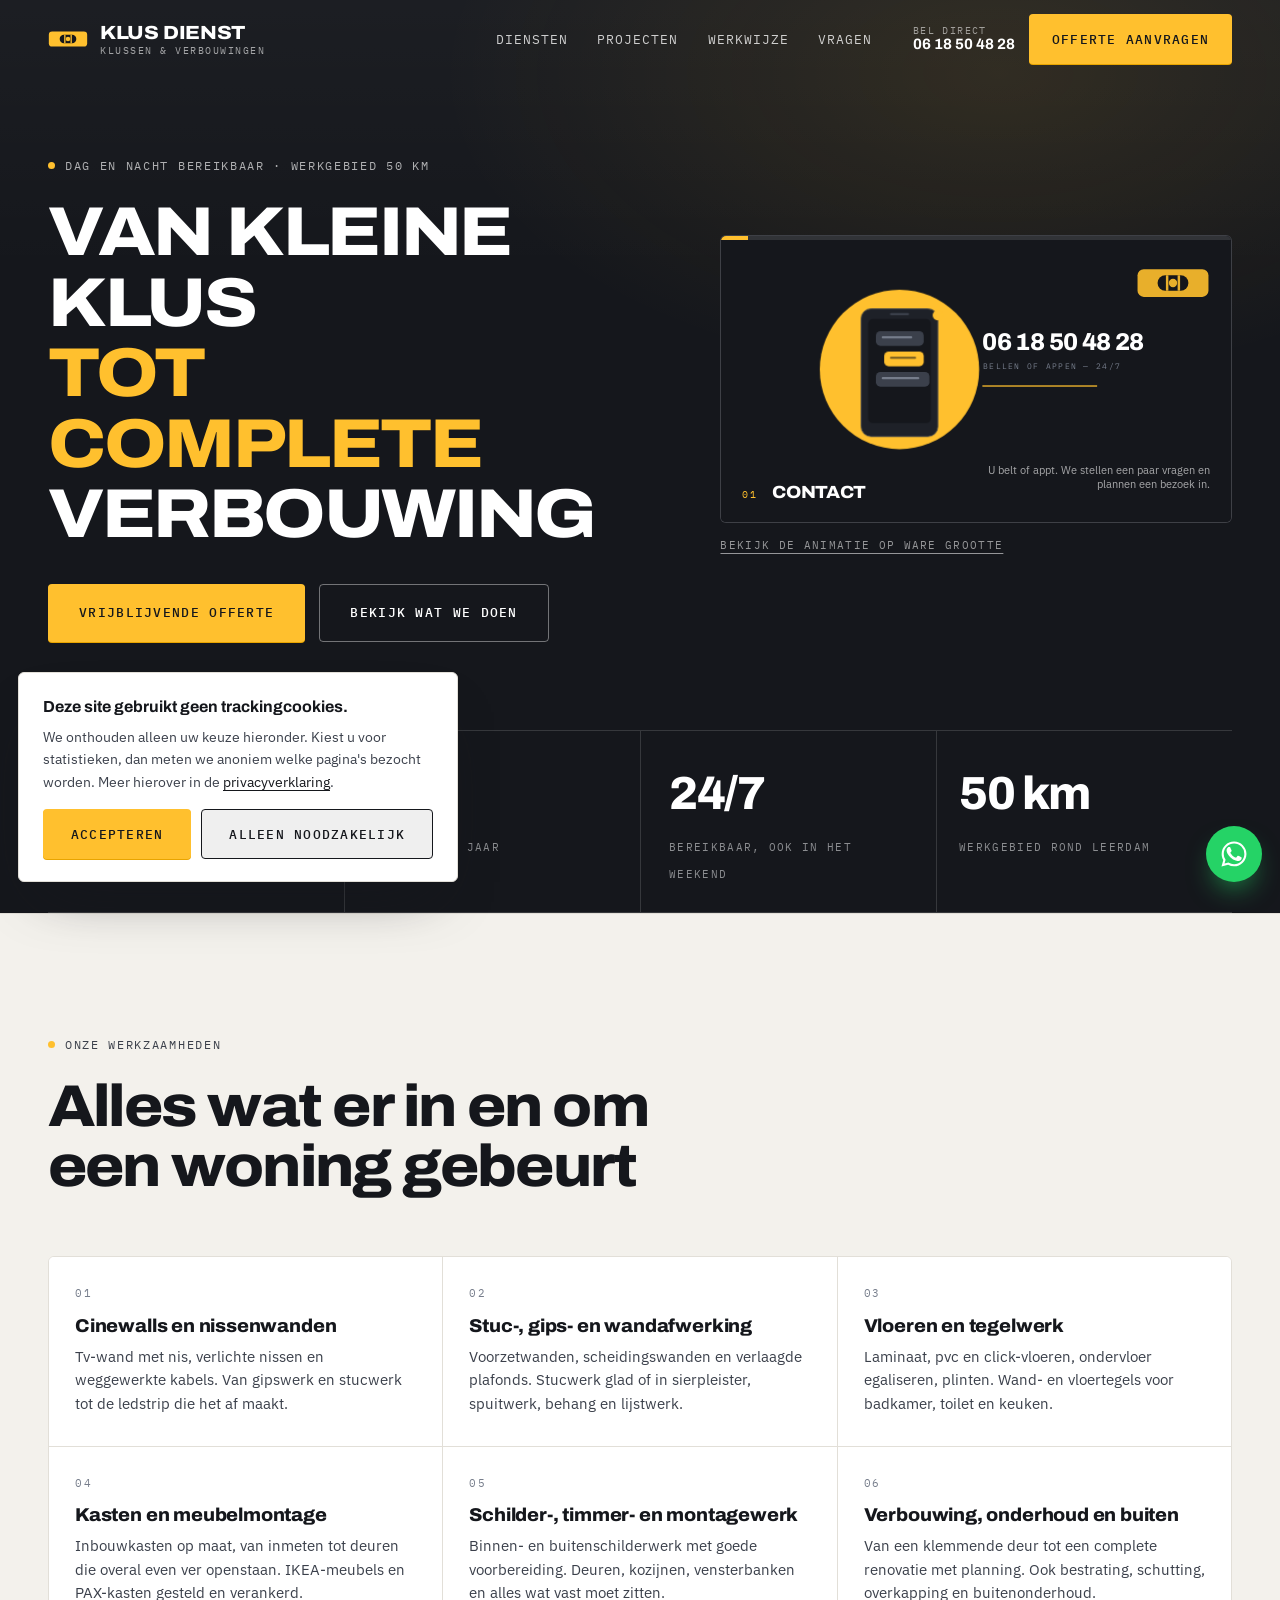
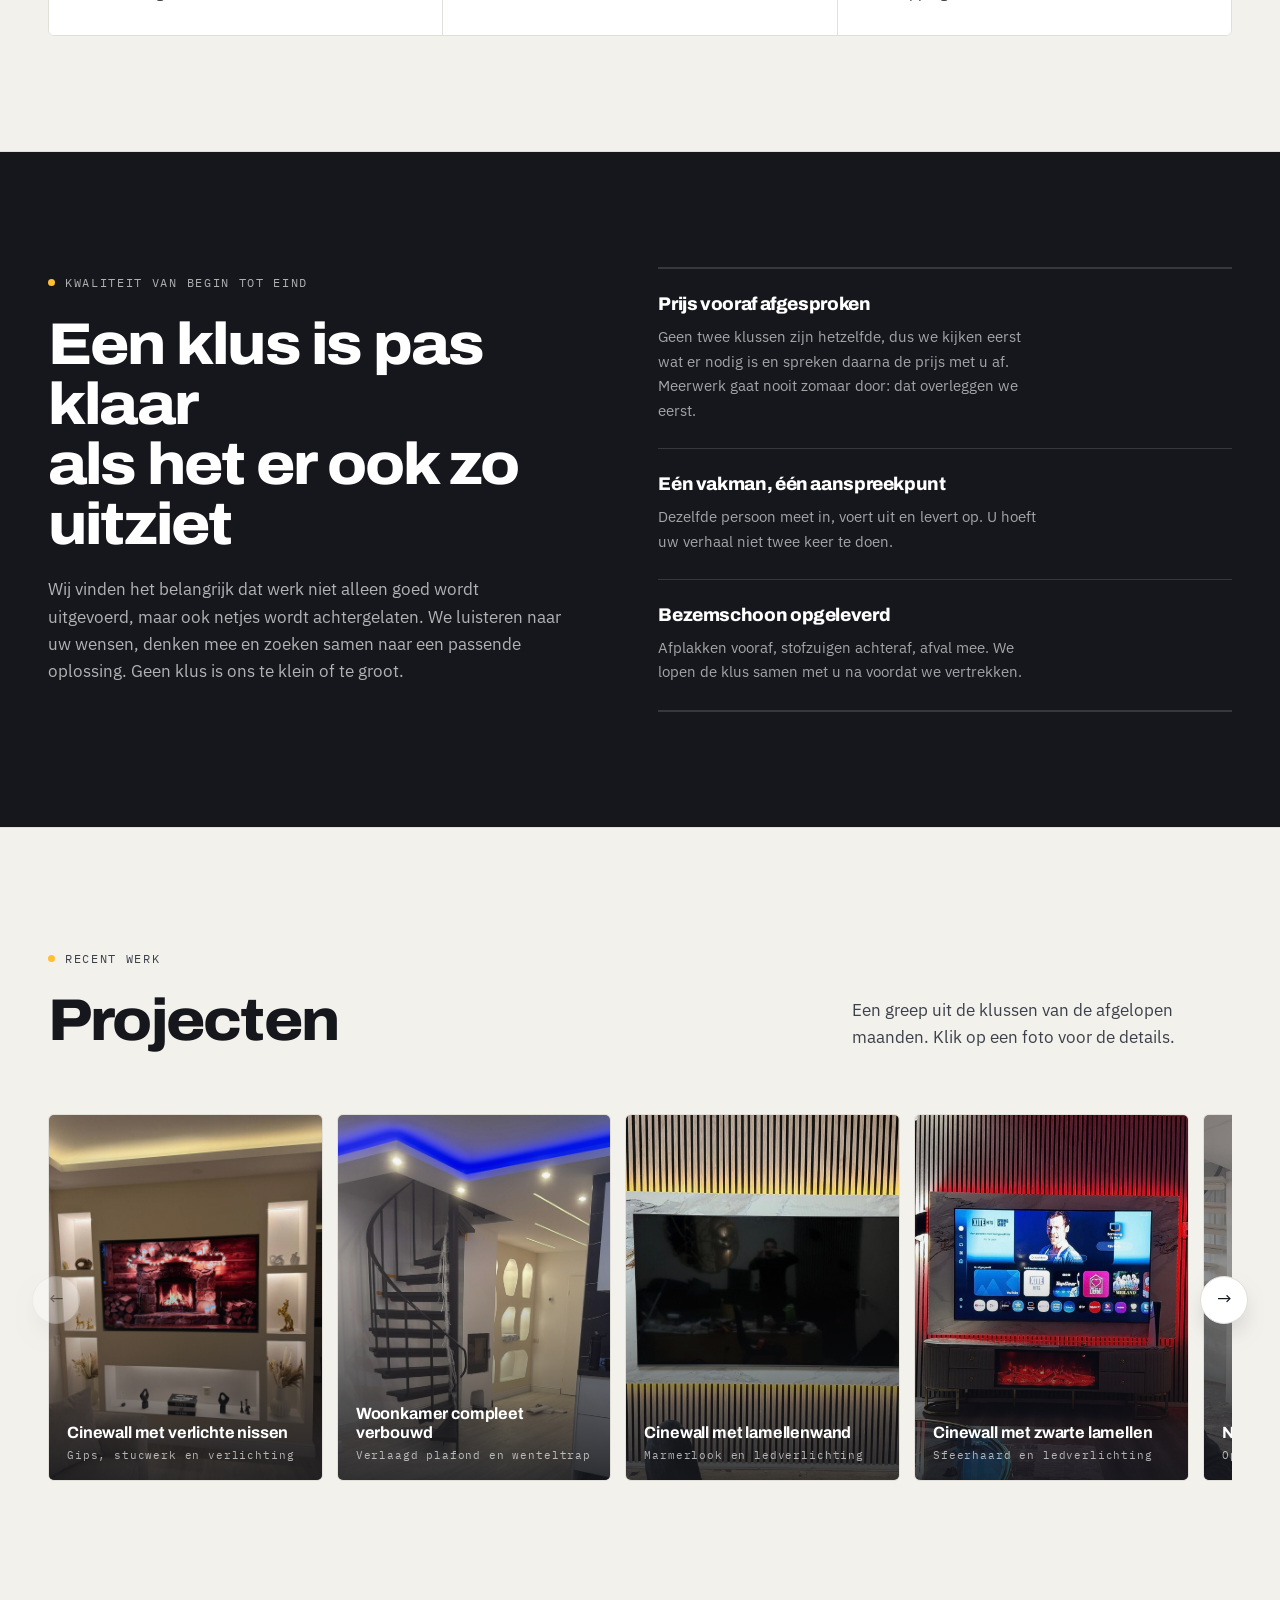
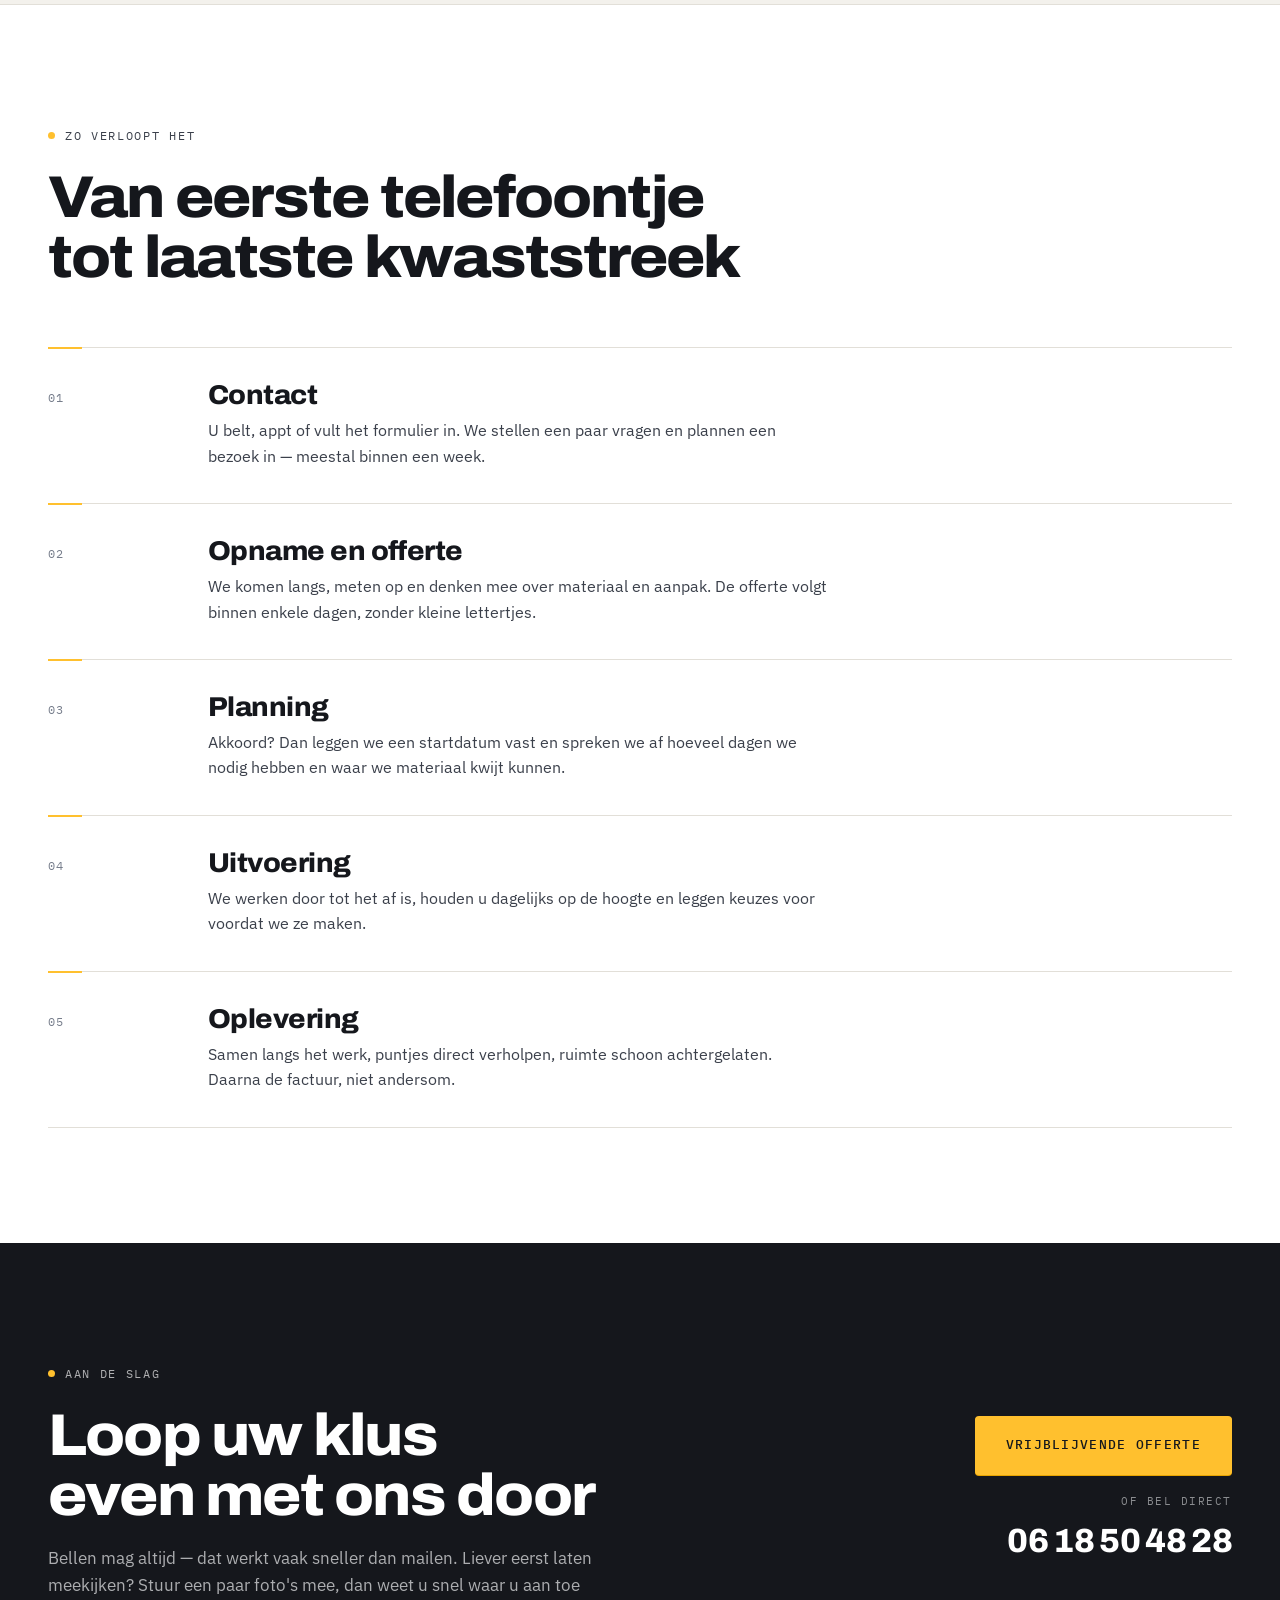
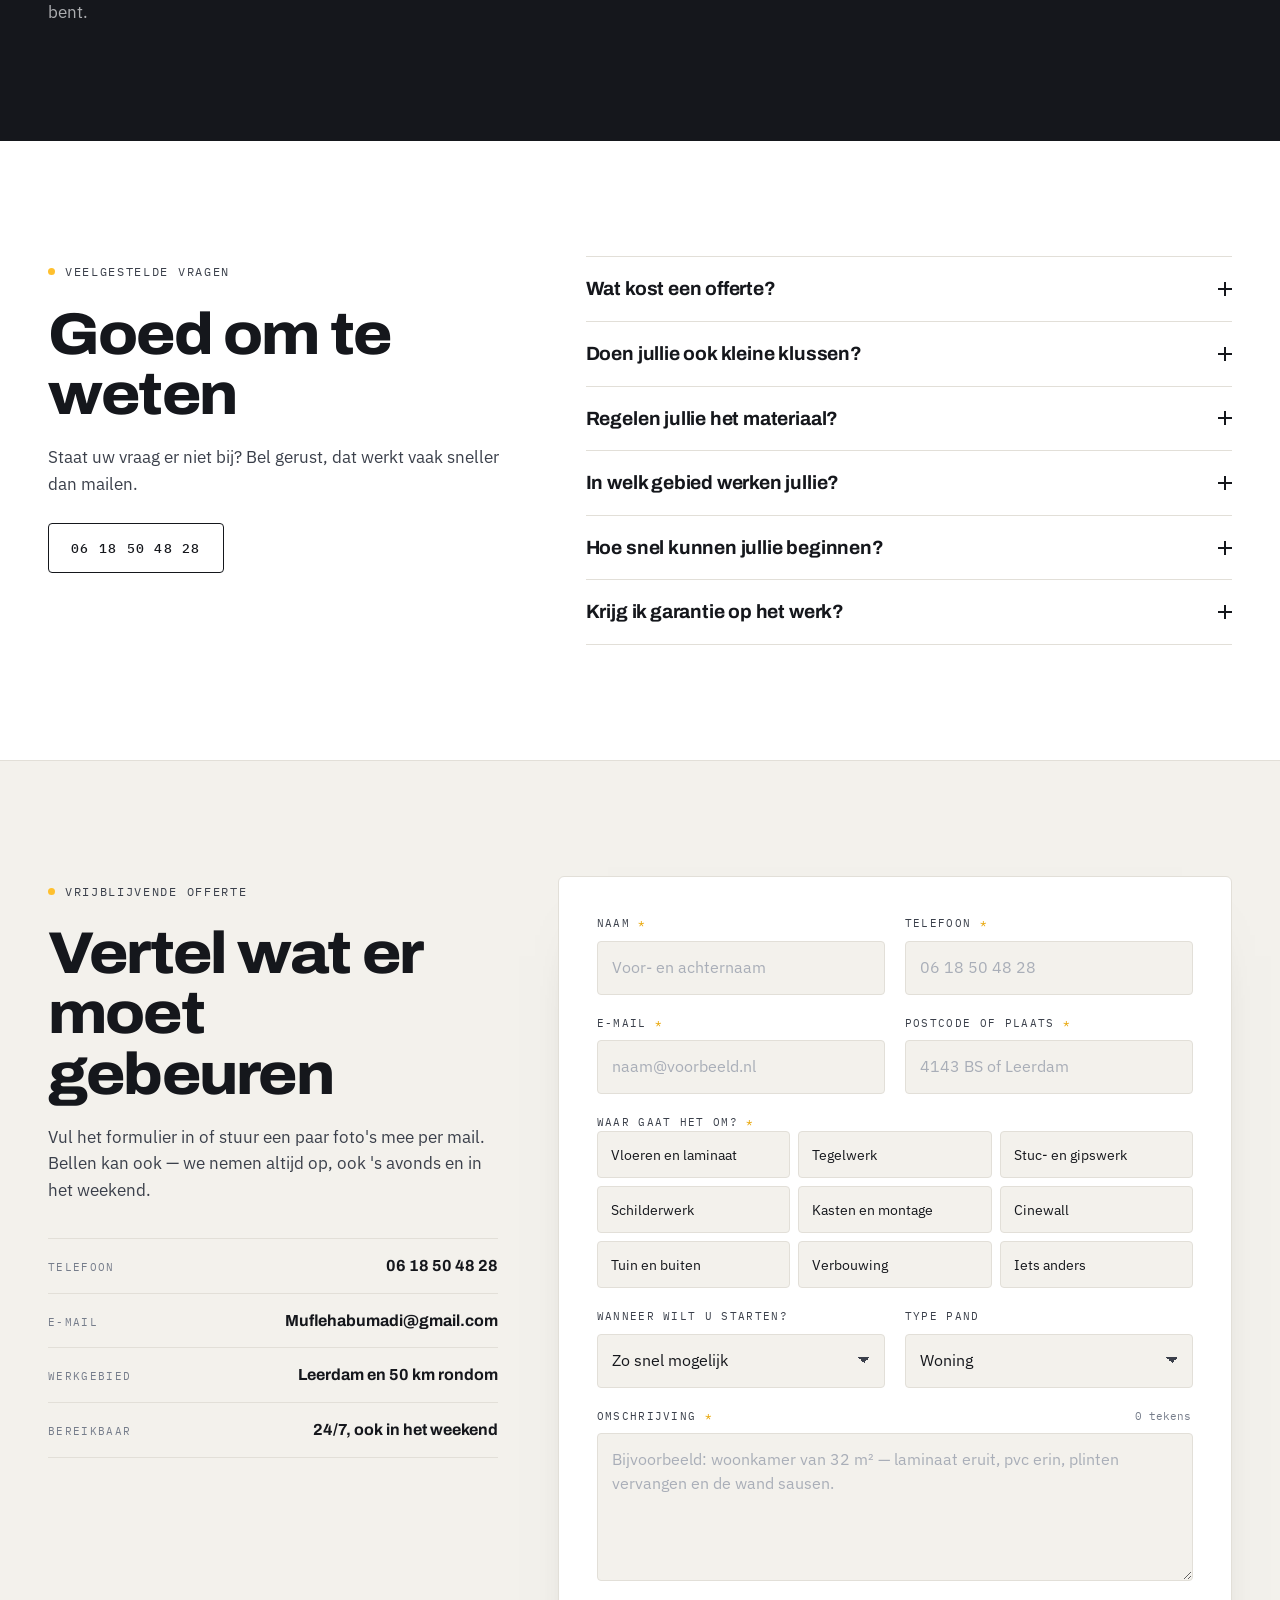
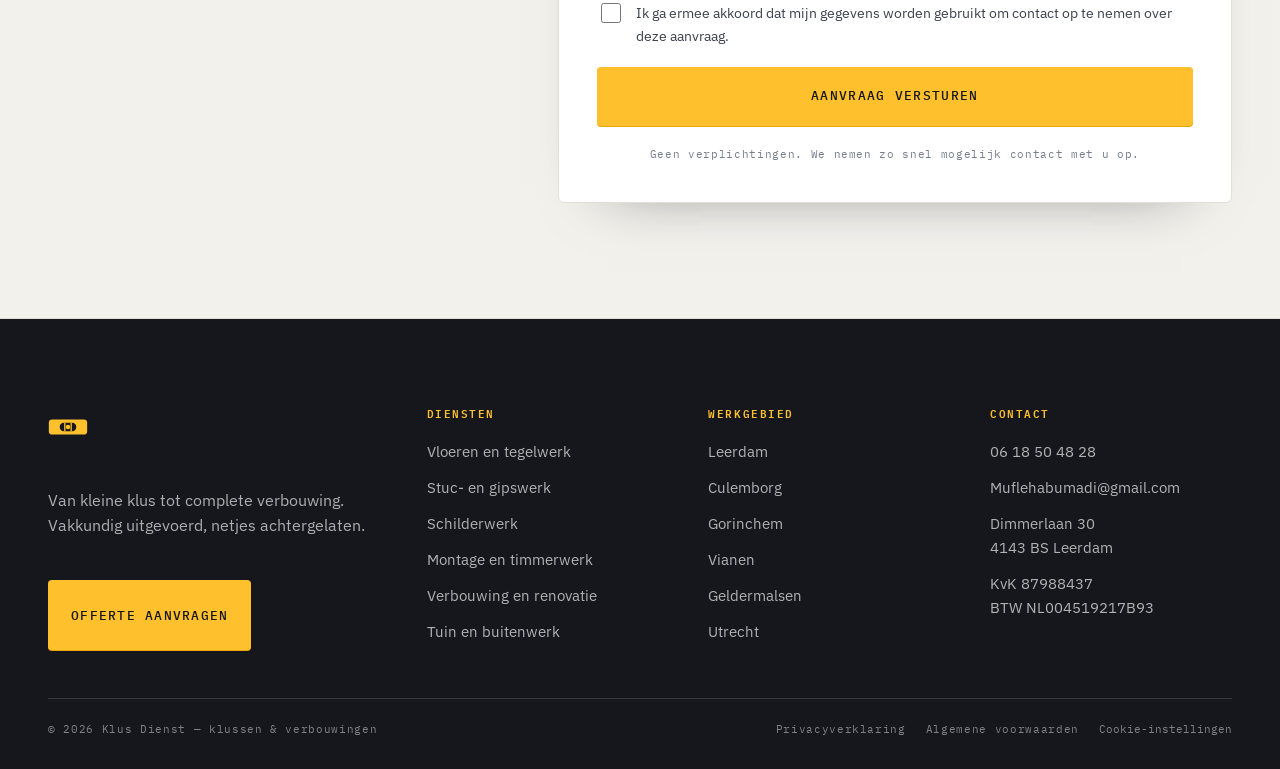
==== index.html @ b14e31b2 "Website Klus Dienst — eerste versie Statische site: hero met animatie, 6 diensten, 26 projectfoto's," ====
<!DOCTYPE html>
<html lang="nl">
<head>
<meta charset="utf-8">
<meta name="viewport" content="width=device-width, initial-scale=1">
<title>Klus Dienst — Klussen &amp; Verbouwingen | Van kleine klus tot complete verbouwing</title>
<meta name="description" content="Klus Dienst uit Leerdam verzorgt al ruim 12 jaar vloeren, tegelwerk, stucwerk, wand- en plafondafwerking, montage- en timmerwerk en complete verbouwingen. Vakkundig uitgevoerd, netjes opgeleverd. Vraag een vrijblijvende offerte aan.">
<meta name="theme-color" content="#15171C">
<meta property="og:title" content="Klus Dienst — van kleine klus tot complete verbouwing">
<meta property="og:description" content="Vakkundig uitgevoerd, netjes achtergelaten. Vraag een vrijblijvende offerte aan.">
<meta property="og:type" content="website">
<meta property="og:url" content="https://klusdienst.com/">
<meta property="og:image" content="https://klusdienst.com/images/hero.jpg">
<link rel="canonical" href="https://klusdienst.com/">
<link rel="preconnect" href="https://fonts.googleapis.com">
<link rel="preconnect" href="https://fonts.gstatic.com" crossorigin>
<link href="https://fonts.googleapis.com/css2?family=Archivo:wdth,wght@100..125,400..900&family=IBM+Plex+Mono:wght@400;500;600&family=IBM+Plex+Sans:wght@400;500;600&display=swap" rel="stylesheet">
<!-- Bedrijfsgegevens voor Google. -->
<script type="application/ld+json">
{
  "@context": "https://schema.org",
  "@type": "HomeAndConstructionBusiness",
  "name": "Klus Dienst",
  "description": "Klusbedrijf uit Leerdam met ruim 12 jaar ervaring in vloeren, tegelwerk, stucwerk, wand- en plafondafwerking, timmerwerk en complete renovaties.",
  "telephone": "+31618504828",
  "email": "Muflehabumadi@gmail.com",
  "url": "https://klusdienst.com/",
  "vatID": "NL004519217B93",
  "identifier": { "@type": "PropertyValue", "name": "KvK", "value": "87988437" },
  "address": {
    "@type": "PostalAddress",
    "streetAddress": "Dimmerlaan 30",
    "postalCode": "4143 BS",
    "addressLocality": "Leerdam",
    "addressCountry": "NL"
  },
  "areaServed": ["Leerdam", "Culemborg", "Gorinchem", "Vianen", "Geldermalsen", "Beesd", "Meerkerk", "Utrecht"],
  "openingHours": "Mo-Su 00:00-23:59",
  "priceRange": "$$"
}
</script>
<script>document.documentElement.className+=" js";</script>
<link rel="stylesheet" href="css/styles.css">
<link rel="icon" href="data:image/svg+xml,<svg xmlns='http://www.w3.org/2000/svg' viewBox='0 0 48 48'><rect width='48' height='48' rx='10' fill='%2315171C'/><rect x='7' y='20' width='34' height='9' rx='4.5' fill='%23FFC02E'/><circle cx='24' cy='24.5' r='2.7' fill='%2315171C'/></svg>">
<link rel="icon" href="icons/icoon-32.png" sizes="32x32" type="image/png">
<!-- Voor "zet op beginscherm" op telefoon en tablet. -->
<link rel="apple-touch-icon" href="icons/apple-touch-icon.png">
<meta name="apple-mobile-web-app-title" content="Klus Dienst">
<link rel="manifest" href="site.webmanifest">
</head>
<body>

<a class="skip" href="#diensten">Ga direct naar de inhoud</a>

<!-- ====== MEETLAT: verticale voortgangsrail (signature element) ====== -->
<aside class="rail" aria-hidden="true">
  <div class="rail__tape"></div>
  <div class="rail__cursor" data-rail-cursor>
    <span class="rail__cursor-label" data-rail-label>start</span>
  </div>
</aside>
<div class="topbar-progress" aria-hidden="true"><span data-top-progress></span></div>

<!-- ====== HEADER ====== -->
<header class="head" data-head>
  <div class="head__inner">
    <a class="logo" href="#top" aria-label="Klus Dienst, naar boven">
      <span class="logo__mark" aria-hidden="true"><svg viewBox="0 0 48 48" role="presentation"><rect class="lm-body" x="1" y="15" width="46" height="18" rx="4"/><rect class="lm-vial" x="14" y="19" width="20" height="10" rx="5"/><rect class="lm-streep" x="19.4" y="19" width="1.6" height="10"/><rect class="lm-streep" x="27" y="19" width="1.6" height="10"/><circle class="lm-bel" cx="24" cy="24" r="2.7"/></svg></span>
      <span class="logo__text">Klus Dienst<em>klussen &amp; verbouwingen</em></span>
    </a>

    <nav class="nav" aria-label="Hoofdmenu">
      <a href="#diensten">Diensten</a>
      <a href="#projecten">Projecten</a>
      <a href="#werkwijze">Werkwijze</a>
      <a href="#reviews" data-reviewlink hidden>Reviews</a>
      <a href="#vragen">Vragen</a>
    </nav>

    <div class="head__actions">
      <a class="phone" href="tel:+31618504828">
        <span class="phone__label">Bel direct</span>
        <span class="phone__num">06 18 50 48 28</span>
      </a>
      <a class="btn btn--tape head__cta" href="#offerte">Offerte aanvragen</a>
      <button class="burger" type="button" data-burger aria-expanded="false" aria-controls="mobiel-menu">
        <span></span><span></span>
        <em class="visually-hidden">Menu openen</em>
      </button>
    </div>
  </div>
</header>

<!-- ====== MOBIEL MENU ====== -->
<div class="sheet" id="mobiel-menu" data-sheet hidden>
  <nav class="sheet__nav" aria-label="Mobiel menu">
    <a href="#diensten"><i>01</i>Diensten</a>
    <a href="#projecten"><i>02</i>Projecten</a>
    <a href="#werkwijze"><i>03</i>Werkwijze</a>
    <a href="#vragen"><i>04</i>Vragen</a>
    <a href="#offerte"><i>05</i>Offerte aanvragen</a>
  </nav>
  <div class="sheet__foot">
    <a class="btn btn--tape btn--block" href="tel:+31618504828">Bel 06 18 50 48 28</a>
    <a class="btn btn--ghost btn--block" href="mailto:Muflehabumadi@gmail.com">Muflehabumadi@gmail.com</a>
  </div>
</div>

<main id="top">

<!-- ====== HERO ====== -->
<section class="hero" data-rail-name="start">
  <div class="hero__grid">
    <div class="hero__copy">
      <p class="eyebrow eyebrow--light" data-load="1"><span class="dot"></span> Dag en nacht bereikbaar · werkgebied 50&nbsp;km</p>

      <h1 class="hero__title">
        <span class="line" data-load="2"><span>Van kleine klus</span></span>
        <span class="line" data-load="3"><span>tot complete</span></span>
        <span class="line" data-load="4"><span>verbouwing</span></span>
      </h1>

      <div class="hero__cta" data-load="5">
        <a class="btn btn--tape btn--lg" href="#offerte">Vrijblijvende offerte</a>
        <a class="btn btn--outline btn--lg" href="#diensten">Bekijk wat we doen</a>
      </div>
    </div>

    <div class="hero__visual" data-load="8">
      <!-- De animatie draait in een eigen venster, zodat de opmaak van de site
           en die van de animatie elkaar niet in de weg zitten.

           Het adres staat bewust in data-src en niet in src: zo wacht de
           animatie netjes tot de tekst en de knoppen er staan. js/verfijning.js
           zet hem daarna aan. Zonder JavaScript doet de <noscript> hieronder
           het werk, dan laadt hij gewoon meteen. -->
      <div class="hero__film">
        <iframe data-src="animatie.html?insluiten=1" title="Animatie: zo werken wij, in vijf stappen" loading="lazy"></iframe>
        <noscript>
          <iframe src="animatie.html?insluiten=1" title="Animatie: zo werken wij, in vijf stappen" loading="lazy"></iframe>
        </noscript>
      </div>
      <a class="hero__filmlink" href="animatie.html" target="_blank" rel="noopener">Bekijk de animatie op ware grootte</a>
    </div>
  </div>

  <!-- Alleen cijfers die kloppen. -->
  <ul class="facts">
    <li><b data-count="12" data-suffix="+">0</b><span>jaar ervaring</span></li>
    <li><b data-count="25">0</b><span>klussen per jaar</span></li>
    <li><b data-count="24" data-suffix="/7">0</b><span>bereikbaar, ook in het weekend</span></li>
    <li><b data-count="50" data-suffix=" km">0</b><span>werkgebied rond Leerdam</span></li>
  </ul>
</section>

<!-- ====== DIENSTEN ====== -->
<section class="section section--gips" id="diensten" data-rail-name="diensten">
  <div class="wrap">
    <div class="sec-head reveal">
      <p class="eyebrow"><span class="dot"></span> Onze werkzaamheden</p>
      <h2 class="h2">Alles wat er in en om<br>een woning gebeurt</h2>
    </div>

    <ul class="svc" data-svc-grid>
      <li class="svc__item reveal"><span class="svc__no">01</span><h3>Cinewalls en nissenwanden</h3><p>Tv-wand met nis, verlichte nissen en weggewerkte kabels. Van gipswerk en stucwerk tot de ledstrip die het af maakt.</p></li>
      <li class="svc__item reveal"><span class="svc__no">02</span><h3>Stuc-, gips- en wandafwerking</h3><p>Voorzetwanden, scheidingswanden en verlaagde plafonds. Stucwerk glad of in sierpleister, spuitwerk, behang en lijstwerk.</p></li>
      <li class="svc__item reveal"><span class="svc__no">03</span><h3>Vloeren en tegelwerk</h3><p>Laminaat, pvc en click-vloeren, ondervloer egaliseren, plinten. Wand- en vloertegels voor badkamer, toilet en keuken.</p></li>
      <li class="svc__item reveal"><span class="svc__no">04</span><h3>Kasten en meubelmontage</h3><p>Inbouwkasten op maat, van inmeten tot deuren die overal even ver openstaan. IKEA-meubels en PAX-kasten gesteld en verankerd.</p></li>
      <li class="svc__item reveal"><span class="svc__no">05</span><h3>Schilder-, timmer- en montagewerk</h3><p>Binnen- en buitenschilderwerk met goede voorbereiding. Deuren, kozijnen, vensterbanken en alles wat vast moet zitten.</p></li>
      <li class="svc__item reveal"><span class="svc__no">06</span><h3>Verbouwing, onderhoud en buiten</h3><p>Van een klemmende deur tot een complete renovatie met planning. Ook bestrating, schutting, overkapping en buitenonderhoud.</p></li>
    </ul>

  </div>
</section>

<!-- ====== KWALITEIT ====== -->
<section class="section section--ink" id="kwaliteit">
  <div class="wrap kwal">
    <div class="kwal__lead reveal">
      <p class="eyebrow eyebrow--light"><span class="dot"></span> Kwaliteit van begin tot eind</p>
      <h2 class="h2 h2--light">Een klus is pas klaar<br>als het er ook zo uitziet</h2>
      <p class="kwal__text">
        Wij vinden het belangrijk dat werk niet alleen goed wordt uitgevoerd, maar ook netjes wordt
        achtergelaten. We luisteren naar uw wensen, denken mee en zoeken samen naar een passende oplossing.
        Geen klus is ons te klein of te groot.
      </p>
    </div>

    <ul class="kwal__list">
      <li class="reveal"><h3>Prijs vooraf afgesproken</h3><p>Geen twee klussen zijn hetzelfde, dus we kijken eerst wat er nodig is en spreken daarna de prijs met u af. Meerwerk gaat nooit zomaar door: dat overleggen we eerst.</p></li>
      <li class="reveal"><h3>Eén vakman, één aanspreekpunt</h3><p>Dezelfde persoon meet in, voert uit en levert op. U hoeft uw verhaal niet twee keer te doen.</p></li>
      <li class="reveal"><h3>Bezemschoon opgeleverd</h3><p>Afplakken vooraf, stofzuigen achteraf, afval mee. We lopen de klus samen met u na voordat we vertrekken.</p></li>
    </ul>
  </div>
</section>

<!-- ====== PROJECTEN ====== -->
<section class="section section--gips" id="projecten" data-rail-name="projecten">
  <div class="wrap">
    <div class="sec-head sec-head--row reveal">
      <div>
        <p class="eyebrow"><span class="dot"></span> Recent werk</p>
        <h2 class="h2">Projecten</h2>
      </div>
      <p class="sec-head__lead">Een greep uit de klussen van de afgelopen maanden. Klik op een foto voor de details.</p>
    </div>

    <!-- Wil je er plaats en duur bij? Zet dat vooraan in data-meta, bijvoorbeeld
         data-meta="Leerdam · 4 werkdagen · lamellen, marmerlook" -->
    <div class="gal-slider">
      <button class="gal__nav gal__nav--prev" type="button" data-gal="prev" aria-label="Vorige foto's">&#8592;</button>

      <div class="gal" data-gallery>
        <button class="gal__item" type="button" data-title="Cinewall met verlichte nissen" data-meta="gipswerk, stucwerk, verlichting"><img src="images/project-01.jpg" alt="Cinewall met verlichte nissen en een verlaagd plafond met ledverlichting" loading="lazy" width="1200" height="1600"><span class="shot__slot">images/project-01.jpg</span><span class="gal__cap"><b>Cinewall met verlichte nissen</b><i>Gips, stucwerk en verlichting</i></span></button>
        <button class="gal__item" type="button" data-title="Woonkamer compleet verbouwd" data-meta="verlaagd plafond, stucwerk, verlichting"><img src="images/project-02.jpg" alt="Verbouwde woonkamer met wenteltrap, verlaagd plafond en verlichte nissenwand" loading="lazy" width="1199" height="1599"><span class="shot__slot">images/project-02.jpg</span><span class="gal__cap"><b>Woonkamer compleet verbouwd</b><i>Verlaagd plafond en wenteltrap</i></span></button>
        <button class="gal__item" type="button" data-title="Cinewall met lamellenwand" data-meta="lamellen, marmerlook, ledverlichting"><img src="images/project-03.jpg" alt="Cinewall met houten lamellenwand, marmerlook paneel en warme ledverlichting" loading="lazy" width="900" height="1200"><span class="shot__slot">images/project-03.jpg</span><span class="gal__cap"><b>Cinewall met lamellenwand</b><i>Marmerlook en ledverlichting</i></span></button>
        <button class="gal__item" type="button" data-title="Cinewall met zwarte lamellen" data-meta="lamellenwand, sfeerhaard, ledverlichting"><img src="images/project-04.jpg" alt="Cinewall met zwarte lamellenwand, rode ledverlichting en een tv-meubel met sfeerhaard" loading="lazy" width="899" height="1199"><span class="shot__slot">images/project-04.jpg</span><span class="gal__cap"><b>Cinewall met zwarte lamellen</b><i>Sfeerhaard en ledverlichting</i></span></button>
        <button class="gal__item" type="button" data-title="Nissenwand in stucwerk" data-meta="gipswerk, stucwerk, inbouwspots"><img src="images/project-05.jpg" alt="Op maat gemaakte gestucte nissen met inbouwspots naast een haard" loading="lazy" width="900" height="1200"><span class="shot__slot">images/project-05.jpg</span><span class="gal__cap"><b>Nissenwand in stucwerk</b><i>Op maat gemaakt en verlicht</i></span></button>
        <button class="gal__item" type="button" data-title="Verlaagd plafond met sfeerverlichting" data-meta="gipsplafond, spots, ledstrip"><img src="images/project-06.jpg" alt="Kamer met verlaagd plafond, inbouwspots en een ledstrip langs de wand" loading="lazy" width="900" height="1200"><span class="shot__slot">images/project-06.jpg</span><span class="gal__cap"><b>Verlaagd plafond met ledstrip</b><i>Spots en sfeerverlichting</i></span></button>
        <button class="gal__item" type="button" data-title="Kasten gemonteerd en gesteld" data-meta="montage en afstelling"><img src="images/project-07.jpg" alt="Gemonteerde ladekast met een waterpas erbovenop" loading="lazy" width="675" height="900"><span class="shot__slot">images/project-07.jpg</span><span class="gal__cap"><b>Kasten gemonteerd en gesteld</b><i>Waterpas, tot de laatste la</i></span></button>
        <button class="gal__item" type="button" data-title="PAX-kast ingebouwd" data-meta="montage en indeling"><img src="images/project-08.jpg" alt="Ingebouwde PAX-kast met planken, lades en een kledingroede" loading="lazy" width="900" height="1200"><span class="shot__slot">images/project-08.jpg</span><span class="gal__cap"><b>PAX-kast ingebouwd</b><i>Planken, lades en roede</i></span></button>
        <button class="gal__item" type="button" data-title="Laminaatvloer gelegd" data-meta="vloer leggen en plinten"><img src="images/project-09.jpg" alt="Nieuw gelegde laminaatvloer met losse planken klaar om verder te leggen" loading="lazy" width="900" height="1200"><span class="shot__slot">images/project-09.jpg</span><span class="gal__cap"><b>Laminaatvloer gelegd</b><i>Ingemeten en strak afgewerkt</i></span></button>
        <button class="gal__item" type="button" data-title="Tegelwerk in de keuken" data-meta="wandtegels grootformaat"><img src="images/project-10.jpg" alt="Grootformaat wandtegels in de keuken, gesteld met nivelleerclips" loading="lazy" width="900" height="1200"><span class="shot__slot">images/project-10.jpg</span><span class="gal__cap"><b>Tegelwerk in de keuken</b><i>Grootformaat wandtegels</i></span></button>
        <button class="gal__item" type="button" data-title="Gipsplaten op zolder" data-meta="voorzetwanden en schuine kanten"><img src="images/project-11.jpg" alt="Zolder met nieuwe gipsplaten tegen de schuine kanten en voorzetwanden" loading="lazy" width="717" height="956"><span class="shot__slot">images/project-11.jpg</span><span class="gal__cap"><b>Gipsplaten op zolder</b><i>Voorzetwanden en schuine kanten</i></span></button>
        <button class="gal__item" type="button" data-title="Zolder afgewerkt met spots" data-meta="stucwerk, sauswerk, inbouwspots"><img src="images/project-12.jpg" alt="Afgewerkte zolder met gladde witte wanden en inbouwspots" loading="lazy" width="900" height="1200"><span class="shot__slot">images/project-12.jpg</span><span class="gal__cap"><b>Zolder afgewerkt met spots</b><i>Stucwerk en inbouwspots</i></span></button>
        <button class="gal__item" type="button" data-title="Slaapkamer opgeleverd" data-meta="stucwerk, spots, gordijnrail"><img src="images/project-13.jpg" alt="Opgeleverde slaapkamer met strak plafond, inbouwspots en een gordijnrail" loading="lazy" width="800" height="1067"><span class="shot__slot">images/project-13.jpg</span><span class="gal__cap"><b>Slaapkamer opgeleverd</b><i>Stucwerk, spots en gordijnrail</i></span></button>
        <button class="gal__item" type="button" data-title="Kastenwand gemonteerd" data-meta="montage en afstelling"><img src="images/project-14.jpg" alt="Gemonteerde kast met deuren en lades naast de voordeur" loading="lazy" width="900" height="1200"><span class="shot__slot">images/project-14.jpg</span><span class="gal__cap"><b>Kastenwand gemonteerd</b><i>Deuren en lades afgesteld</i></span></button>
        <button class="gal__item" type="button" data-title="PAX-kast in opbouw" data-meta="montage en verankering"><img src="images/project-15.jpg" alt="Frame van een PAX-kast, gesteld en klaar om af te bouwen" loading="lazy" width="677" height="903"><span class="shot__slot">images/project-15.jpg</span><span class="gal__cap"><b>PAX-kast in opbouw</b><i>Gesteld en verankerd</i></span></button>
        <button class="gal__item" type="button" data-title="Laminaat strak gelegd" data-meta="vloer leggen en plinten"><img src="images/project-16.jpg" alt="Strak gelegde laminaatvloer met rechte naden" loading="lazy" width="1199" height="1599"><span class="shot__slot">images/project-16.jpg</span><span class="gal__cap"><b>Laminaat strak gelegd</b><i>Naden recht, plinten erop</i></span></button>
        <button class="gal__item" type="button" data-title="Nissenwand in aanbouw" data-meta="gipswerk en elektra"><img src="images/project-17.jpg" alt="Nissenwand in aanbouw met gipswerk, weggewerkte leidingen en een verlaagd plafond" loading="lazy" width="900" height="1200"><span class="shot__slot">images/project-17.jpg</span><span class="gal__cap"><b>Nissenwand in aanbouw</b><i>Gipswerk en leidingen weggewerkt</i></span></button>
        <button class="gal__item" type="button" data-title="Cinewall tijdens de opbouw" data-meta="lamellen, panelen, verlichting"><img src="images/project-18.jpg" alt="Cinewall tijdens de opbouw, met beschermfolie nog op de panelen" loading="lazy" width="757" height="1009"><span class="shot__slot">images/project-18.jpg</span><span class="gal__cap"><b>Cinewall tijdens de opbouw</b><i>Lamellen, panelen, verlichting</i></span></button>
        <button class="gal__item" type="button" data-title="Palen uitgezet en verankerd" data-meta="buitenwerk, timmerwerk"><img src="images/project-19.jpg" alt="Timmerman zet met een waterpas een staander van de berging waterpas en verankert hem in de grond" loading="lazy" width="900" height="1200"><span class="shot__slot">images/project-19.jpg</span><span class="gal__cap"><b>Palen uitgezet en verankerd</b><i>Waterpas, tot in de grond</i></span></button>
        <button class="gal__item" type="button" data-title="Balken op maat gezaagd" data-meta="buitenwerk, timmerwerk"><img src="images/project-20.jpg" alt="Timmerman zaagt een tuinbalk op maat met een cirkelzaag, naast de woning waar de berging komt" loading="lazy" width="900" height="1200"><span class="shot__slot">images/project-20.jpg</span><span class="gal__cap"><b>Balken op maat gezaagd</b><i>Alles op maat, op de klus zelf</i></span></button>
        <button class="gal__item" type="button" data-title="Frame van de berging gesteld" data-meta="buitenwerk, timmerwerk"><img src="images/project-21.jpg" alt="Staand houten frame van een berging, met staanders en regels tegen de gevel gemonteerd" loading="lazy" width="900" height="1200"><span class="shot__slot">images/project-21.jpg</span><span class="gal__cap"><b>Frame van de berging gesteld</b><i>Staanders en regels op hun plek</i></span></button>
        <button class="gal__item" type="button" data-title="Frame vanaf de tuinzijde" data-meta="buitenwerk, timmerwerk"><img src="images/project-22.jpg" alt="Het houten frame van de berging gezien vanuit de tuin, met de gevel en de bestaande poort erachter" loading="lazy" width="900" height="1200"><span class="shot__slot">images/project-22.jpg</span><span class="gal__cap"><b>Frame vanaf de tuinzijde</b><i>Ingemeten op de bestaande poort</i></span></button>
        <button class="gal__item" type="button" data-title="De laatste balk gezaagd" data-meta="buitenwerk, timmerwerk"><img src="images/project-23.jpg" alt="Timmerman zaagt met een cirkelzaag de laatste balk voor de berging op maat" loading="lazy" width="900" height="1200"><span class="shot__slot">images/project-23.jpg</span><span class="gal__cap"><b>De laatste balk gezaagd</b><i>Zagen waar het gebouwd wordt</i></span></button>
        <button class="gal__item" type="button" data-title="Planken gemonteerd" data-meta="buitenwerk, schuttingwerk"><img src="images/project-24.jpg" alt="De berging met de schuttingplanken erop, met daarnaast de doorgang naar de tuinpoort" loading="lazy" width="900" height="1200"><span class="shot__slot">images/project-24.jpg</span><span class="gal__cap"><b>Planken gemonteerd</b><i>Planken strak op elkaar</i></span></button>
        <button class="gal__item" type="button" data-title="Berging dichtgezet" data-meta="buitenwerk, schuttingwerk"><img src="images/project-25.jpg" alt="De berging tegen de gevel van de benedenwoning, helemaal dichtgezet met schuttingplanken" loading="lazy" width="900" height="1200"><span class="shot__slot">images/project-25.jpg</span><span class="gal__cap"><b>Berging dichtgezet</b><i>Recht, strak en waterpas</i></span></button>
        <button class="gal__item" type="button" data-title="Berging opgeleverd" data-meta="buitenwerk, klimrek, siergrind"><img src="images/project-26.jpg" alt="De opgeleverde berging met een klimrek en klimplant op de zijkant en wit siergrind langs de rand" loading="lazy" width="900" height="1200"><span class="shot__slot">images/project-26.jpg</span><span class="gal__cap"><b>Berging opgeleverd</b><i>Klimrek, plant en siergrind</i></span></button>
      </div>

      <button class="gal__nav gal__nav--next" type="button" data-gal="next" aria-label="Volgende foto's">&#8594;</button>
    </div>
  </div>
</section>

<!-- ====== WERKWIJZE ====== -->
<section class="section" id="werkwijze" data-rail-name="werkwijze">
  <div class="wrap">
    <div class="sec-head reveal">
      <p class="eyebrow"><span class="dot"></span> Zo verloopt het</p>
      <h2 class="h2">Van eerste telefoontje<br>tot laatste kwaststreek</h2>
    </div>

    <ol class="steps">
      <li class="steps__item reveal"><span class="steps__no">01</span><div><h3>Contact</h3><p>U belt, appt of vult het formulier in. We stellen een paar vragen en plannen een bezoek in — meestal binnen een week.</p></div></li>
      <li class="steps__item reveal"><span class="steps__no">02</span><div><h3>Opname en offerte</h3><p>We komen langs, meten op en denken mee over materiaal en aanpak. De offerte volgt binnen enkele dagen, zonder kleine lettertjes.</p></div></li>
      <li class="steps__item reveal"><span class="steps__no">03</span><div><h3>Planning</h3><p>Akkoord? Dan leggen we een startdatum vast en spreken we af hoeveel dagen we nodig hebben en waar we materiaal kwijt kunnen.</p></div></li>
      <li class="steps__item reveal"><span class="steps__no">04</span><div><h3>Uitvoering</h3><p>We werken door tot het af is, houden u dagelijks op de hoogte en leggen keuzes voor voordat we ze maken.</p></div></li>
      <li class="steps__item reveal"><span class="steps__no">05</span><div><h3>Oplevering</h3><p>Samen langs het werk, puntjes direct verholpen, ruimte schoon achtergelaten. Daarna de factuur, niet andersom.</p></div></li>
    </ol>
  </div>
</section>

<!-- ====== REVIEWS ======
     Deze sectie verschijnt vanzelf zodra er minstens één review in staat, en
     blijft onzichtbaar zolang de lijst leeg is. Je hoeft dus niets aan of uit
     te zetten — alleen kaarten toevoegen.

     Zo voeg je een review toe: kopieer het blok hieronder, plak het tussen
     <div class="rev" data-rev-track> en </div>, en vul het in.

     <figure class="rev__card">
       <blockquote>De tekst van de review, zoals de klant hem gaf.</blockquote>
       <figcaption><b>Naam van de klant</b><i>Wat er gedaan is · plaats</i></figcaption>
     </figure>

     Vraag klanten om toestemming voor hun naam. "Familie B. uit Leerdam" mag ook.
     Verzin nooit een review: dat is in Nederland verboden. -->
<section class="section section--ink" id="reviews" data-rail-name="reviews" data-reviews>
  <div class="wrap">
    <div class="sec-head sec-head--row reveal">
      <div>
        <p class="eyebrow eyebrow--light"><span class="dot"></span> Wat klanten zeggen</p>
        <h2 class="h2 h2--light">Reviews</h2>
      </div>
      <div class="rev__nav">
        <button class="rev__btn" type="button" data-rev="prev" aria-label="Vorige review">&#8592;</button>
        <button class="rev__btn" type="button" data-rev="next" aria-label="Volgende review">&#8594;</button>
      </div>
    </div>

    <div class="rev" data-rev-track>
      <!-- hier komen de reviewkaarten -->
    </div>
    <div class="rev__dots" data-rev-dots></div>
  </div>
</section>

<!-- ====== OPROEP ======
     Hier stond de reviewsectie. Die staat uit tot er échte reviews zijn;
     de opmaak ervan ligt klaar in reviews-blok.txt. -->
<section class="section section--ink band">
  <div class="wrap band__inner">
    <div class="reveal">
      <p class="eyebrow eyebrow--light"><span class="dot"></span> Aan de slag</p>
      <h2 class="h2 h2--light">Loop uw klus<br>even met ons door</h2>
      <p class="sec-head__lead">
        Bellen mag altijd — dat werkt vaak sneller dan mailen. Liever eerst laten meekijken?
        Stuur een paar foto's mee, dan weet u snel waar u aan toe bent.
      </p>
    </div>
    <div class="band__actions reveal">
      <a class="btn btn--tape btn--lg" href="#offerte">Vrijblijvende offerte</a>
      <a class="band__tel" href="tel:+31618504828">
        <span>Of bel direct</span>
        <b>06 18 50 48 28</b>
      </a>
    </div>
  </div>
</section>

<!-- ====== VRAGEN ====== -->
<section class="section" id="vragen" data-rail-name="vragen">
  <div class="wrap faq-grid">
    <div class="sec-head reveal">
      <p class="eyebrow"><span class="dot"></span> Veelgestelde vragen</p>
      <h2 class="h2">Goed om te weten</h2>
      <p class="sec-head__lead">Staat uw vraag er niet bij? Bel gerust, dat werkt vaak sneller dan mailen.</p>
      <a class="btn btn--outline" href="tel:+31618504828">06 18 50 48 28</a>
    </div>

    <div class="faq" data-faq>
      <div class="faq__item">
        <h3><button type="button" class="faq__q" aria-expanded="false">Wat kost een offerte?<span class="faq__ico" aria-hidden="true"></span></button></h3>
        <div class="faq__a"><p>Niets. We komen vrijblijvend langs, meten op en sturen u daarna een offerte met de werkzaamheden, het materiaal en een indicatie van het aantal dagen.</p></div>
      </div>
      <div class="faq__item">
        <h3><button type="button" class="faq__q" aria-expanded="false">Doen jullie ook kleine klussen?<span class="faq__ico" aria-hidden="true"></span></button></h3>
        <div class="faq__a"><p>Ja. Een losse plint, een klemmende deur of een kast monteren mag ook. Verzamel gerust meerdere kleine punten, dan doen we ze in één bezoek.</p></div>
      </div>
      <div class="faq__item">
        <h3><button type="button" class="faq__q" aria-expanded="false">Regelen jullie het materiaal?<span class="faq__ico" aria-hidden="true"></span></button></h3>
        <div class="faq__a"><p>Als u wilt wel. We adviseren over materiaal en bestellen het via onze leverancier, of we werken met materiaal dat u zelf uitzoekt. Beide staat duidelijk in de offerte.</p></div>
      </div>
      <div class="faq__item">
        <h3><button type="button" class="faq__q" aria-expanded="false">In welk gebied werken jullie?<span class="faq__ico" aria-hidden="true"></span></button></h3>
        <div class="faq__a"><p>Binnen ongeveer 50 km rond Leerdam: de Vijfheerenlanden, Betuwe en de regio Utrecht. Grotere projecten pakken we ook daarbuiten op — vraag het gerust even na.</p></div>
      </div>
      <div class="faq__item">
        <h3><button type="button" class="faq__q" aria-expanded="false">Hoe snel kunnen jullie beginnen?<span class="faq__ico" aria-hidden="true"></span></button></h3>
        <div class="faq__a"><p>Kleine klussen vaak binnen twee weken. Voor een verbouwing houden we rekening met vier tot acht weken, afhankelijk van het seizoen en de levertijd van materiaal.</p></div>
      </div>
      <div class="faq__item">
        <h3><button type="button" class="faq__q" aria-expanded="false">Krijg ik garantie op het werk?<span class="faq__ico" aria-hidden="true"></span></button></h3>
        <div class="faq__a"><p>Ja. Wat we op een klus geven, spreken we vooraf af en zetten we in de offerte — dat verschilt per soort werk. Blijkt er achteraf iets niet goed te zijn door hoe wij het hebben gemaakt, dan komen we terug en lossen we het op. Daar hoeft u geen discussie over te voeren.</p></div>
      </div>
    </div>
  </div>
</section>

<!-- ====== OFFERTE ====== -->
<section class="section section--gips" id="offerte" data-rail-name="offerte">
  <div class="wrap form-grid">

    <div class="form-aside reveal">
      <p class="eyebrow"><span class="dot"></span> Vrijblijvende offerte</p>
      <h2 class="h2">Vertel wat er<br>moet gebeuren</h2>
      <p class="sec-head__lead">Vul het formulier in of stuur een paar foto's mee per mail. Bellen kan ook — we nemen altijd op, ook 's avonds en in het weekend.</p>

      <ul class="contactlist">
        <li><span>Telefoon</span><a href="tel:+31618504828">06 18 50 48 28</a></li>
        <li><span>E-mail</span><a href="mailto:Muflehabumadi@gmail.com">Muflehabumadi@gmail.com</a></li>
        <li><span>Werkgebied</span><b>Leerdam en 50 km rondom</b></li>
        <li><span>Bereikbaar</span><b>24/7, ook in het weekend</b></li>
      </ul>
    </div>

    <form class="form reveal" data-form novalidate>
      <div class="form__row">
        <label class="field">
          <span class="field__label">Naam <i>*</i></span>
          <input type="text" name="naam" autocomplete="name" required placeholder="Voor- en achternaam">
          <span class="field__err" data-err></span>
        </label>
        <label class="field">
          <span class="field__label">Telefoon <i>*</i></span>
          <input type="tel" name="telefoon" autocomplete="tel" required placeholder="06 18 50 48 28">
          <span class="field__err" data-err></span>
        </label>
      </div>

      <div class="form__row">
        <label class="field">
          <span class="field__label">E-mail <i>*</i></span>
          <input type="email" name="email" autocomplete="email" required placeholder="naam@voorbeeld.nl">
          <span class="field__err" data-err></span>
        </label>
        <label class="field">
          <span class="field__label">Postcode of plaats <i>*</i></span>
          <input type="text" name="plaats" autocomplete="postal-code" required placeholder="4143 BS of Leerdam">
          <span class="field__err" data-err></span>
        </label>
      </div>

      <fieldset class="field field--set">
        <legend class="field__label">Waar gaat het om? <i>*</i></legend>
        <div class="picks" data-picks>
          <label class="pick"><input type="checkbox" name="klus" value="Vloeren en laminaat"><span>Vloeren en laminaat</span></label>
          <label class="pick"><input type="checkbox" name="klus" value="Tegelwerk"><span>Tegelwerk</span></label>
          <label class="pick"><input type="checkbox" name="klus" value="Stuc- en gipswerk"><span>Stuc- en gipswerk</span></label>
          <label class="pick"><input type="checkbox" name="klus" value="Schilderwerk"><span>Schilderwerk</span></label>
          <label class="pick"><input type="checkbox" name="klus" value="Kasten en montage"><span>Kasten en montage</span></label>
          <label class="pick"><input type="checkbox" name="klus" value="Cinewall"><span>Cinewall</span></label>
          <label class="pick"><input type="checkbox" name="klus" value="Tuin en buiten"><span>Tuin en buiten</span></label>
          <label class="pick"><input type="checkbox" name="klus" value="Verbouwing"><span>Verbouwing</span></label>
          <label class="pick"><input type="checkbox" name="klus" value="Iets anders"><span>Iets anders</span></label>
        </div>
        <span class="field__err" data-err></span>
      </fieldset>

      <div class="form__row">
        <label class="field">
          <span class="field__label">Wanneer wilt u starten?</span>
          <select name="start">
            <option value="Zo snel mogelijk">Zo snel mogelijk</option>
            <option value="Binnen 1 maand">Binnen 1 maand</option>
            <option value="Binnen 3 maanden">Binnen 3 maanden</option>
            <option value="Ik oriënteer me nog">Ik oriënteer me nog</option>
          </select>
        </label>
        <label class="field">
          <span class="field__label">Type pand</span>
          <select name="pand">
            <option value="Woning">Woning</option>
            <option value="Appartement">Appartement</option>
            <option value="Bedrijfspand">Bedrijfspand</option>
            <option value="Tuin of buitenruimte">Tuin of buitenruimte</option>
          </select>
        </label>
      </div>

      <label class="field">
        <span class="field__label">Omschrijving <i>*</i></span>
        <textarea name="bericht" rows="5" required placeholder="Bijvoorbeeld: woonkamer van 32 m² — laminaat eruit, pvc erin, plinten vervangen en de wand sausen."></textarea>
        <span class="field__counter" data-counter>0 tekens</span>
        <span class="field__err" data-err></span>
      </label>

      <label class="consent">
        <input type="checkbox" name="akkoord" required>
        <span>Ik ga ermee akkoord dat mijn gegevens worden gebruikt om contact op te nemen over deze aanvraag.</span>
        <span class="field__err" data-err></span>
      </label>

      <!-- Voor Formspree: onderwerp van de mail, en een spamval die voor
           bezoekers onzichtbaar is. Bots vullen hem in, mensen niet. -->
      <input type="hidden" name="_subject" value="Offerteaanvraag via klusdienst.com">
      <input type="text" name="_gotcha" tabindex="-1" autocomplete="off" aria-hidden="true" class="honeypot">

      <button class="btn btn--tape btn--lg btn--block" type="submit" data-submit>Aanvraag versturen</button>
      <p class="form__note">Geen verplichtingen. We nemen zo snel mogelijk contact met u op.</p>

      <div class="form__done" data-done hidden>
        <h3>Bedankt, uw aanvraag staat klaar</h3>
        <p data-done-text>We nemen zo snel mogelijk contact met u op.</p>
        <button class="btn btn--outline" type="button" data-reset>Nog een aanvraag doen</button>
      </div>
    </form>
  </div>
</section>

</main>

<!-- ====== FOOTER ====== -->
<footer class="foot">
  <div class="wrap foot__top">
    <div class="foot__brand">
      <span class="logo__mark" aria-hidden="true"><svg viewBox="0 0 48 48" role="presentation"><rect class="lm-body" x="1" y="15" width="46" height="18" rx="4"/><rect class="lm-vial" x="14" y="19" width="20" height="10" rx="5"/><rect class="lm-streep" x="19.4" y="19" width="1.6" height="10"/><rect class="lm-streep" x="27" y="19" width="1.6" height="10"/><circle class="lm-bel" cx="24" cy="24" r="2.7"/></svg></span>
      <p class="foot__claim">Van kleine klus tot complete verbouwing. Vakkundig uitgevoerd, netjes achtergelaten.</p>
      <a class="btn btn--tape" href="#offerte">Offerte aanvragen</a>
    </div>

    <div class="foot__col">
      <h4>Diensten</h4>
      <ul><li><a href="#diensten">Vloeren en tegelwerk</a></li><li><a href="#diensten">Stuc- en gipswerk</a></li><li><a href="#diensten">Schilderwerk</a></li><li><a href="#diensten">Montage en timmerwerk</a></li><li><a href="#diensten">Verbouwing en renovatie</a></li><li><a href="#diensten">Tuin en buitenwerk</a></li></ul>
    </div>

    <div class="foot__col">
      <h4>Werkgebied</h4>
      <ul><li>Leerdam</li><li>Culemborg</li><li>Gorinchem</li><li>Vianen</li><li>Geldermalsen</li><li>Utrecht</li></ul>
    </div>

    <div class="foot__col">
      <h4>Contact</h4>
      <ul>
        <li><a href="tel:+31618504828">06 18 50 48 28</a></li>
        <li><a href="mailto:Muflehabumadi@gmail.com">Muflehabumadi@gmail.com</a></li>
        <li>Dimmerlaan 30<br>4143 BS Leerdam</li>
        <li>KvK 87988437<br>BTW NL004519217B93</li>
      </ul>
    </div>
  </div>

  <div class="wrap foot__bottom">
    <p>&copy; <span data-year>2026</span> Klus Dienst — klussen &amp; verbouwingen</p>
    <p class="foot__legal">
      <a href="privacy.html">Privacyverklaring</a>
      <a href="voorwaarden.html">Algemene voorwaarden</a>
      <button type="button" class="foot__link" data-cookie-open>Cookie-instellingen</button>
    </p>
  </div>
</footer>

<!-- ====== LIGHTBOX ====== -->
<div class="lightbox" data-lightbox hidden>
  <button class="lightbox__close" type="button" data-lb-close aria-label="Sluiten">&times;</button>
  <button class="lightbox__nav lightbox__nav--prev" type="button" data-lb-prev aria-label="Vorige">&#8592;</button>
  <button class="lightbox__nav lightbox__nav--next" type="button" data-lb-next aria-label="Volgende">&#8594;</button>
  <figure class="lightbox__inner">
    <div class="lightbox__img"><img data-lb-img src="" alt=""></div>
    <figcaption><b data-lb-title></b><i data-lb-meta></i></figcaption>
  </figure>
</div>

<!-- ====== ZWEVENDE KNOPPEN ====== -->
<a class="wa" href="https://wa.me/31618504828?text=Hallo%2C%20ik%20heb%20een%20vraag%20over%20een%20klus."
   target="_blank" rel="noopener" aria-label="Stuur ons een WhatsApp-bericht">
  <svg viewBox="0 0 24 24" aria-hidden="true" focusable="false">
    <path fill="currentColor" d="M17.47 14.38c-.3-.15-1.75-.86-2.02-.96-.27-.1-.47-.15-.67.15-.2.3-.77.96-.94 1.16-.17.2-.35.22-.64.07-.3-.15-1.25-.46-2.38-1.47-.88-.78-1.47-1.75-1.64-2.05-.17-.3-.02-.46.13-.6.13-.14.3-.35.45-.52.15-.17.2-.3.3-.5.1-.2.05-.37-.02-.52-.08-.15-.67-1.6-.92-2.2-.24-.58-.49-.5-.67-.51h-.57c-.2 0-.52.07-.79.37-.27.3-1.04 1.02-1.04 2.48s1.07 2.88 1.22 3.08c.15.2 2.1 3.2 5.08 4.49.71.3 1.26.49 1.69.63.71.22 1.36.19 1.87.12.57-.09 1.75-.72 2-1.41.25-.7.25-1.29.17-1.41-.07-.13-.27-.2-.57-.35Z"/>
    <path fill="currentColor" d="M12.04 2C6.58 2 2.13 6.45 2.13 11.91c0 1.75.46 3.45 1.32 4.95L2 22l5.25-1.38a9.86 9.86 0 0 0 4.79 1.22h.01c5.46 0 9.91-4.45 9.91-9.91 0-2.65-1.03-5.14-2.9-7.01A9.82 9.82 0 0 0 12.04 2Zm0 18.13h-.01a8.2 8.2 0 0 1-4.19-1.15l-.3-.18-3.11.82.83-3.04-.2-.31a8.19 8.19 0 0 1-1.26-4.36c0-4.54 3.7-8.24 8.25-8.24 2.2 0 4.27.86 5.83 2.42a8.19 8.19 0 0 1 2.41 5.83c0 4.54-3.7 8.24-8.25 8.24Z"/>
  </svg>
  <span class="wa__tip">Stuur een appje</span>
</a>

<button class="totop" type="button" data-totop aria-label="Terug naar boven">&#8593;</button>

<!-- ====== COOKIEMELDING ====== -->
<div class="cookie" data-cookie hidden>
  <div class="cookie__tekst">
    <b>Deze site gebruikt geen trackingcookies.</b>
    We onthouden alleen uw keuze hieronder. Kiest u voor statistieken, dan meten we anoniem welke
    pagina's bezocht worden. Meer hierover in de <a href="privacy.html">privacyverklaring</a>.
  </div>
  <div class="cookie__knoppen">
    <button class="btn btn--tape" type="button" data-cookie-ja>Accepteren</button>
    <button class="btn btn--outline" type="button" data-cookie-nee>Alleen noodzakelijk</button>
  </div>
</div>

<script src="js/app.js"></script>
<!-- Alles wat je niet ziet maar wel merkt: formulier onthouden, slim laden,
     toetsenbord, offline. Zie js/verfijning.js. -->
<script src="js/verfijning.js" defer></script>
</body>
</html>
---- css/styles.css ----
/* =====================================================================
   KLUS DIENST — klussen & verbouwingen
   Ontwerp: grafiet + gips + meetlint-geel. Display: Archivo,
   tekst: IBM Plex Sans, technische labels: IBM Plex Mono.
   ===================================================================== */

/* ---------- 1. Tokens ---------- */
:root{
  --ink:#15171C;
  --ink-2:#1E2128;
  --graphite:#3B404B;
  --mist:#767D8B;
  --paper:#FFFFFF;
  --gips:#E9E7E1;
  --gips-2:#F3F1EC;
  --tape:#FFC02E;
  --tape-2:#E8A400;
  --hout:#A9713F;
  --line:#E2DFD8;
  --line-ink:rgba(255,255,255,.14);

  --display:"Archivo","Helvetica Neue",Arial,sans-serif;
  --body:"IBM Plex Sans","Segoe UI",system-ui,sans-serif;
  --mono:"IBM Plex Mono",ui-monospace,SFMono-Regular,Menlo,monospace;

  --wrap:1240px;
  --gut:clamp(20px,5vw,48px);
  --r:6px;
  --r-sm:4px;
  --ease:cubic-bezier(.22,.61,.36,1);
}

/* ---------- 2. Reset & basis ---------- */
*,*::before,*::after{box-sizing:border-box}
html{-webkit-text-size-adjust:100%;scroll-behavior:smooth}
[id]{scroll-margin-top:96px}
body{
  margin:0;
  background:var(--paper);
  color:var(--ink);
  font-family:var(--body);
  font-size:17px;
  line-height:1.6;
  overflow-x:hidden;
  -webkit-font-smoothing:antialiased;
}
img{max-width:100%;display:block}
button{font:inherit;color:inherit}
a{color:inherit}
h1,h2,h3,h4{margin:0;font-family:var(--display);font-weight:800;line-height:1.02;letter-spacing:-.02em}
p{margin:0}
ul,ol{margin:0;padding:0;list-style:none}

/* wint van .sheet{display:flex} en .lightbox{display:grid} */
[hidden]{display:none !important}

::selection{background:var(--tape);color:var(--ink)}

:focus-visible{outline:3px solid var(--tape);outline-offset:3px;border-radius:2px}

.visually-hidden{position:absolute;width:1px;height:1px;overflow:hidden;clip:rect(0 0 0 0);white-space:nowrap}

.skip{
  position:fixed;top:-100px;left:16px;z-index:200;
  background:var(--tape);color:var(--ink);padding:12px 18px;border-radius:var(--r-sm);
  font-family:var(--mono);font-size:13px;transition:top .2s;
}
.skip:focus{top:16px}

/* ---------- 3. Layout-hulpstukken ---------- */
.wrap{width:min(100% - var(--gut)*2,var(--wrap));margin-inline:auto}
.section{padding-block:clamp(72px,9vw,132px);position:relative}
.section--gips{background:var(--gips-2);border-block:1px solid var(--line)}
.section--ink{background:var(--ink);color:#EDEEF0}

.eyebrow{
  display:inline-flex;align-items:center;gap:10px;
  font-family:var(--mono);font-size:12px;letter-spacing:.14em;text-transform:uppercase;
  color:var(--graphite);margin-bottom:22px;
}
.eyebrow--light{color:rgba(255,255,255,.66)}
.eyebrow .dot{width:7px;height:7px;background:var(--tape);border-radius:50%;flex:none}

.h2{
  font-size:clamp(2.1rem,4.6vw,3.9rem);
  font-variation-settings:"wdth" 108;
  letter-spacing:-.03em;
}
.h2--light{color:#fff}

.sec-head{max-width:760px;margin-bottom:clamp(36px,5vw,60px)}
.sec-head__lead{margin-top:20px;color:var(--graphite);font-size:1.05rem;max-width:56ch}
.section--ink .sec-head__lead{color:rgba(237,238,240,.7)}
.sec-head--row{
  max-width:none;display:flex;justify-content:space-between;
  align-items:flex-end;gap:32px;flex-wrap:wrap;
}
.sec-head--row .sec-head__lead{margin-top:0;max-width:38ch}

/* ---------- 4. Knoppen ---------- */
.btn{
  display:inline-flex;align-items:center;justify-content:center;gap:10px;
  font-family:var(--mono);font-size:12.5px;font-weight:500;letter-spacing:.1em;
  text-transform:uppercase;text-decoration:none;cursor:pointer;
  padding:14px 22px;border-radius:var(--r-sm);border:1px solid transparent;
  transition:transform .18s var(--ease),background .18s,color .18s,border-color .18s,box-shadow .18s;
}
.btn:hover{transform:translateY(-2px)}
.btn:active{transform:translateY(0)}
.btn--tape{background:var(--tape);color:var(--ink);box-shadow:0 1px 0 var(--tape-2)}
.btn--tape:hover{background:#FFCB4F;box-shadow:0 8px 22px -10px rgba(232,164,0,.9)}
.btn--outline{border-color:var(--ink);color:var(--ink)}
.btn--outline:hover{background:var(--ink);color:#fff}
/* Op elke donkere ondergrond moet de omlijnde knop licht zijn, anders staat
   er donkere tekst op donker en zie je hem niet. */
.section--ink .btn--outline,.hero .btn--outline,.foot .btn--outline{border-color:rgba(255,255,255,.4);color:#fff}
.section--ink .btn--outline:hover,.hero .btn--outline:hover,.foot .btn--outline:hover{background:#fff;color:var(--ink)}
.btn--ghost{border-color:rgba(255,255,255,.35);color:#fff}
.btn--lg{padding:18px 30px;font-size:13px}
.btn--block{width:100%}

/* ---------- 5. Meetlat-rail (signature) ---------- */
.rail{
  position:fixed;left:0;top:0;bottom:0;width:58px;z-index:60;pointer-events:none;
  display:none;
}
.rail__tape{
  position:absolute;left:0;top:0;bottom:0;width:26px;
  background-color:var(--gips);
  background-image:
    linear-gradient(to bottom,rgba(21,23,28,.55) 0 1px,transparent 1px),
    linear-gradient(to bottom,rgba(21,23,28,.28) 0 1px,transparent 1px);
  background-size:22px 60px,11px 12px;
  background-repeat:repeat-y;
  border-right:1px solid var(--line);
}
.rail__cursor{
  position:absolute;left:0;top:0;width:58px;height:1px;
  transition:transform .12s linear;will-change:transform;
}
.rail__cursor::before{
  content:"";position:absolute;left:0;top:-2px;width:26px;height:5px;background:var(--tape);
}
.rail__cursor-label{
  position:absolute;left:32px;top:0;
  writing-mode:vertical-rl;
  font-family:var(--mono);font-size:10px;letter-spacing:.22em;text-transform:uppercase;
  color:var(--graphite);white-space:nowrap;
  transform:translateY(-100%) translateY(-10px);
}
@media (min-width:1400px){
  .rail{display:block}
  .head__inner{padding-left:26px}
}

.topbar-progress{position:fixed;top:0;left:0;right:0;height:3px;z-index:120;background:transparent}
.topbar-progress span{display:block;height:100%;width:0;background:var(--tape)}
@media (min-width:1400px){.topbar-progress{display:none}}

/* ---------- 6. Header ---------- */
.head{
  position:fixed;top:0;left:0;right:0;z-index:100;
  transition:transform .3s var(--ease),background .3s,box-shadow .3s,border-color .3s;
  border-bottom:1px solid transparent;
}
.head__inner{
  width:min(100% - var(--gut)*2,1400px);margin-inline:auto;
  display:flex;align-items:center;gap:clamp(16px,3vw,40px);
  height:78px;
}
.head.is-stuck{background:rgba(255,255,255,.92);backdrop-filter:blur(12px);border-bottom-color:var(--line)}
.head.is-hidden{transform:translateY(-105%)}
.head.is-open{background:var(--ink);border-bottom-color:transparent}

.logo{display:flex;align-items:center;gap:12px;text-decoration:none;flex:none}
/* Logo: waterpas. Op donkere achtergrond geel met een donkere buis,
   op wit precies andersom. */
.logo__mark{width:40px;height:40px;flex:none;display:block}
.logo__mark svg{width:100%;height:100%;display:block}
.lm-body{fill:var(--tape)}
.lm-vial{fill:var(--ink)}
.lm-streep{fill:var(--tape)}
.lm-bel{fill:var(--tape)}
.head.is-stuck .lm-body{fill:var(--ink)}
.head.is-stuck .lm-vial{fill:var(--tape)}
.head.is-stuck .lm-streep{fill:var(--ink)}
.head.is-stuck .lm-bel{fill:var(--ink)}
.logo__text{
  font-family:var(--display);font-weight:800;font-size:19px;letter-spacing:-.02em;
  font-variation-settings:"wdth" 112;text-transform:uppercase;line-height:1;
  display:flex;flex-direction:column;gap:4px;color:#fff;
}
.logo__text em{
  font-family:var(--mono);font-style:normal;font-weight:400;
  font-size:9.5px;letter-spacing:.16em;color:rgba(255,255,255,.6);text-transform:uppercase;
}
.head.is-stuck .logo__text{color:var(--ink)}
.head.is-stuck .logo__text em{color:var(--mist)}
/* met het mobiele menu open is de balk altijd donker — dit moet ná de
   is-stuck-regels staan, anders winnen die bij gelijke specificiteit */
.head.is-open .lm-body{fill:var(--tape)}
.head.is-open .lm-vial{fill:var(--ink)}
.head.is-open .lm-streep{fill:var(--tape)}
.head.is-open .lm-bel{fill:var(--tape)}
.head.is-open .logo__text{color:#fff}
.head.is-open .logo__text em{color:rgba(255,255,255,.6)}

.nav{display:none;gap:clamp(14px,2vw,30px);margin-left:auto}
.nav a{
  text-decoration:none;font-family:var(--mono);font-size:12.5px;letter-spacing:.08em;
  text-transform:uppercase;color:rgba(255,255,255,.78);padding:8px 2px;position:relative;
  transition:color .2s;
}
.head.is-stuck .nav a{color:var(--graphite)}
.nav a::after{
  content:"";position:absolute;left:0;right:100%;bottom:2px;height:2px;background:var(--tape);
  transition:right .25s var(--ease);
}
.nav a:hover::after,.nav a.is-active::after{right:0}
.nav a:hover,.nav a.is-active{color:#fff}
.head.is-stuck .nav a:hover,.head.is-stuck .nav a.is-active{color:var(--ink)}

.head__actions{display:flex;align-items:center;gap:14px;margin-left:auto}
.nav + .head__actions{margin-left:0}
.phone{display:none;text-decoration:none;line-height:1.15}
.phone__label{display:block;font-family:var(--mono);font-size:10px;letter-spacing:.14em;text-transform:uppercase;color:rgba(255,255,255,.55)}
.phone__num{display:block;font-family:var(--display);font-weight:700;font-size:15px;color:#fff}
.head.is-stuck .phone__label{color:var(--mist)}
.head.is-stuck .phone__num{color:var(--ink)}
.head__cta{display:none}

.burger{
  width:44px;height:44px;border:1px solid rgba(255,255,255,.3);background:transparent;
  border-radius:var(--r-sm);display:grid;place-content:center;gap:5px;cursor:pointer;
}
.head.is-stuck .burger{border-color:var(--line)}
.burger span{display:block;width:18px;height:2px;background:#fff;transition:transform .25s var(--ease),opacity .2s}
.head.is-stuck .burger span{background:var(--ink)}
.burger[aria-expanded="true"] span{background:#fff}
.burger[aria-expanded="true"] span:nth-child(1){transform:translateY(3.5px) rotate(45deg)}
.burger[aria-expanded="true"] span:nth-child(2){transform:translateY(-3.5px) rotate(-45deg)}

/* het volledige menu verschijnt pas als logo, menu en knop er samen in passen */
@media (min-width:1000px){
  .nav{display:flex}
  .head__cta{display:inline-flex}
  .burger{display:none}
}
@media (min-width:1240px){
  .phone{display:block}
}

/* ---------- 7. Mobiel menu ---------- */
.sheet{
  position:fixed;inset:78px 0 0;z-index:95;background:var(--ink);color:#fff;
  padding:clamp(20px,6vw,40px) var(--gut) 40px;
  display:flex;flex-direction:column;justify-content:space-between;gap:40px;
  animation:sheetIn .3s var(--ease);
}
@keyframes sheetIn{from{opacity:0;transform:translateY(-8px)}to{opacity:1;transform:none}}
.sheet__nav{display:flex;flex-direction:column}
.sheet__nav a{
  display:flex;align-items:baseline;gap:16px;text-decoration:none;
  font-family:var(--display);font-weight:800;font-size:clamp(1.6rem,7vw,2.4rem);
  text-transform:uppercase;font-variation-settings:"wdth" 108;
  padding:14px 0;border-bottom:1px solid var(--line-ink);
}
.sheet__nav i{font-family:var(--mono);font-style:normal;font-size:11px;color:var(--tape);letter-spacing:.1em}
.sheet__foot{display:grid;gap:12px}

/* ---------- 8. Hero ---------- */
.hero{
  background:var(--ink);color:#fff;padding-top:120px;padding-bottom:0;position:relative;overflow:hidden;
}
.hero::before{
  content:"";position:absolute;inset:0;pointer-events:none;
  background:
    radial-gradient(900px 500px at 78% 8%,rgba(255,192,46,.10),transparent 62%),
    linear-gradient(to bottom,rgba(255,255,255,.03),transparent 30%);
}
.hero__grid{
  width:min(100% - var(--gut)*2,var(--wrap));margin-inline:auto;position:relative;
  display:grid;gap:clamp(40px,6vw,72px);
  padding-bottom:clamp(48px,7vw,88px);
}
.hero__copy,.hero__visual{min-width:0}
.hero__title{
  /* de langste regel moet binnen de kolom passen, ook op 360 px */
  font-size:clamp(2.4rem,5.4vw,4.7rem);
  font-variation-settings:"wdth" 112;
  letter-spacing:-.035em;text-transform:uppercase;
}
.hero__title .line{display:block;overflow:hidden}
.hero__title .line span{display:block}
.hero__title .line:nth-child(2) span{color:var(--tape)}

.hero__cta{display:flex;flex-wrap:wrap;gap:14px;margin-top:34px}

.hero__visual{position:relative}
.shot{
  position:relative;margin:0;border-radius:var(--r);overflow:hidden;
  background-color:#22252D;
  background-image:repeating-linear-gradient(135deg,rgba(255,255,255,.045) 0 2px,transparent 2px 9px);
  border:1px solid var(--line-ink);
}
.shot--hero{aspect-ratio:15/13}

/* De animatie in de hero */
.hero__film{
  position:relative;aspect-ratio:16/9;border-radius:var(--r);overflow:hidden;
  border:1px solid var(--line-ink);background:var(--ink-2);
}
.hero__film iframe{position:absolute;inset:0;width:100%;height:100%;border:0;display:block}
.hero__filmlink{
  display:inline-block;margin-top:14px;
  font-family:var(--mono);font-size:11px;letter-spacing:.12em;text-transform:uppercase;
  color:rgba(255,255,255,.55);text-underline-offset:4px;
}
.hero__filmlink:hover{color:var(--tape)}
.shot img{position:absolute;inset:0;width:100%;height:100%;object-fit:cover}
.js .shot img{opacity:0;transition:opacity .5s var(--ease)}
.js .shot.has-img img{opacity:1}

/* Plaatshouder met bestandsnaam — alleen zichtbaar zolang de foto ontbreekt */
.shot__slot{
  display:none;position:absolute;inset:auto 12px 12px auto;
  font-family:var(--mono);font-size:10.5px;letter-spacing:.1em;
  color:rgba(255,255,255,.45);background:rgba(21,23,28,.7);
  padding:5px 9px;border-radius:3px;
}
.js .shot:not(.has-img) .shot__slot,
.js .gal__item:not(.has-img) .shot__slot{display:block}

.facts{
  position:relative;border-top:1px solid var(--line-ink);
  width:min(100% - var(--gut)*2,var(--wrap));margin-inline:auto;
  display:grid;grid-template-columns:repeat(2,1fr);
}
.facts li{padding:26px 22px 26px 0;border-bottom:1px solid var(--line-ink)}
.facts li:nth-child(2n){border-left:1px solid var(--line-ink);padding-left:22px}
.facts b{
  display:block;font-family:var(--display);font-weight:800;font-size:clamp(1.9rem,4vw,2.9rem);
  font-variation-settings:"wdth" 100;letter-spacing:-.03em;
}
.facts span{font-family:var(--mono);font-size:11px;letter-spacing:.12em;text-transform:uppercase;color:rgba(237,238,240,.55)}

@media (min-width:960px){
  .hero{padding-top:150px}
  .hero__grid{grid-template-columns:1.08fr .92fr;align-items:center}
  .facts{grid-template-columns:repeat(4,1fr)}
  .facts li + li{border-left:1px solid var(--line-ink);padding-left:28px}
}

/* ---------- 9. Diensten ---------- */
.filters{display:flex;flex-wrap:wrap;gap:10px;margin-bottom:34px}
.chip{
  display:inline-flex;align-items:center;gap:8px;cursor:pointer;
  background:transparent;border:1px solid var(--line);border-radius:999px;
  padding:9px 16px;font-family:var(--mono);font-size:12px;letter-spacing:.05em;
  color:var(--graphite);transition:background .2s,color .2s,border-color .2s;
}
.chip em{font-style:normal;font-size:10px;opacity:.5}
.chip:hover{border-color:var(--ink);color:var(--ink)}
.chip.is-on{background:var(--ink);border-color:var(--ink);color:#fff}
.chip.is-on em{opacity:.6}

/* De scheidingslijntjes komen van een outline om elke kaart, niet van de
   achtergrond van het raster. Zo blijft een leeg vakje wit in plaats van
   dat het als grijze balk opvalt — bijvoorbeeld bij een oneven aantal. */
.svc{display:grid;gap:1px;background:var(--paper);border:1px solid var(--line);border-radius:var(--r);overflow:hidden}
.svc__item{
  background:var(--paper);outline:1px solid var(--line);
  padding:28px 26px 30px;position:relative;
  transition:background .22s,transform .22s var(--ease);
}
.svc__item::after{
  content:"";position:absolute;left:0;right:0;bottom:0;height:3px;background:var(--tape);
  transform:scaleX(0);transform-origin:left;transition:transform .3s var(--ease);
}
.svc__item:hover{background:var(--gips-2)}
.svc__item:hover::after{transform:scaleX(1)}
.svc__no{
  font-family:var(--mono);font-size:11px;letter-spacing:.14em;color:var(--mist);
  display:block;margin-bottom:14px;
}
.svc__item h3{font-size:1.16rem;letter-spacing:-.01em;margin-bottom:9px;font-variation-settings:"wdth" 104}
.svc__item p{color:var(--graphite);font-size:.95rem;line-height:1.55}
.svc__item.is-out{display:none}

@media (min-width:640px){.svc{grid-template-columns:repeat(2,1fr)}}
@media (min-width:1020px){.svc{grid-template-columns:repeat(3,1fr)}}

/* ---------- 10. Kwaliteit ---------- */
.kwal{display:grid;gap:clamp(38px,5vw,64px)}
.kwal__text{margin-top:22px;color:rgba(237,238,240,.72);max-width:52ch}
.kwal__list{display:grid;gap:1px;background:var(--line-ink);border-block:1px solid var(--line-ink)}
.kwal__list li{background:var(--ink);padding:30px 0}
.kwal__list h3{font-size:1.15rem;color:#fff;margin-bottom:10px}
.kwal__list p{color:rgba(237,238,240,.66);font-size:.96rem;max-width:42ch}
@media (min-width:900px){
  .kwal{grid-template-columns:1fr 1.05fr;align-items:start}
  .kwal__list{grid-template-columns:1fr;gap:0;background:transparent}
  .kwal__list li{border-top:1px solid var(--line-ink);padding:26px 0}
  .kwal__list li:last-child{border-bottom:1px solid var(--line-ink)}
}

/* ---------- 11. Werkwijze ---------- */
.steps{display:grid;gap:0;counter-reset:step}
.steps__item{
  display:grid;grid-template-columns:auto 1fr;gap:20px;align-items:start;
  padding:26px 0;border-top:1px solid var(--line);position:relative;
}
.steps__item:last-child{border-bottom:1px solid var(--line)}
.steps__no{
  font-family:var(--mono);font-size:12px;letter-spacing:.12em;color:var(--mist);
  padding-top:6px;min-width:34px;
}
.steps__item h3{font-size:clamp(1.25rem,2.4vw,1.7rem);margin-bottom:8px;font-variation-settings:"wdth" 104}
.steps__item p{color:var(--graphite);max-width:62ch;font-size:1rem}
.steps__item::after{
  content:"";position:absolute;left:0;top:-1px;width:0;height:2px;background:var(--tape);
  transition:width .45s var(--ease);
}
.steps__item.is-in::after{width:34px}
@media (min-width:820px){
  .steps__item{grid-template-columns:120px 1fr;gap:40px;padding:34px 0}
}

/* ---------- 12. Projecten: schuifbare fotorij ---------- */
.gal-slider{position:relative}
.gal{
  display:grid;grid-auto-flow:column;grid-auto-columns:74%;gap:14px;
  overflow-x:auto;overscroll-behavior-x:contain;
  /* zacht snappen: het trekt bij, maar rukt niet. De vloeiende beweging
     van de pijlen en het slepen regelt app.js zelf, dus hier geen
     scroll-behavior — anders vechten die twee met elkaar. */
  scroll-snap-type:x proximity;
  padding:4px 0 8px;scrollbar-width:none;-ms-overflow-style:none;
  cursor:grab;
}
.gal::-webkit-scrollbar{display:none}
.gal.is-dragging{cursor:grabbing}
.gal.is-dragging,.gal.is-animating{scroll-snap-type:none}
.gal.is-dragging .gal__item,.gal.is-dragging .gal__item img{transform:none}
.gal__item img{user-select:none;-webkit-user-drag:none}
.gal__item{
  position:relative;border:1px solid var(--line);border-radius:var(--r);overflow:hidden;
  aspect-ratio:3/4;padding:0;cursor:pointer;text-align:left;scroll-snap-align:start;
  background-color:var(--gips);
  background-image:repeating-linear-gradient(135deg,rgba(21,23,28,.05) 0 2px,transparent 2px 9px);
  transition:transform .3s var(--ease),box-shadow .3s;
}
.gal__item img{
  position:absolute;inset:0;width:100%;height:100%;object-fit:cover;
  transition:opacity .5s var(--ease),transform .5s var(--ease);
}
.js .gal__item img{opacity:0}
.js .gal__item.has-img img{opacity:1}
.gal__item:hover img{transform:scale(1.04)}
.gal__item::before{
  content:"";position:absolute;inset:0;z-index:1;
  background:linear-gradient(to top,rgba(21,23,28,.9),rgba(21,23,28,.04) 58%);
  opacity:.92;transition:opacity .3s;
}
.gal__item:hover{transform:translateY(-4px);box-shadow:0 24px 40px -28px rgba(21,23,28,.7)}
.gal__item .shot__slot{color:rgba(255,255,255,.5);z-index:2}
.gal__cap{position:absolute;z-index:2;left:18px;right:18px;bottom:16px;color:#fff;display:grid;gap:4px}
.gal__cap b{font-family:var(--display);font-weight:700;font-size:1.02rem;letter-spacing:-.01em;line-height:1.15}
.gal__cap i{font-family:var(--mono);font-style:normal;font-size:10.5px;letter-spacing:.08em;color:rgba(255,255,255,.66)}

.gal__nav{
  position:absolute;top:50%;transform:translateY(-50%);z-index:5;
  width:48px;height:48px;border-radius:50%;cursor:pointer;
  background:var(--paper);border:1px solid var(--line);color:var(--ink);font-size:18px;
  box-shadow:0 12px 28px -14px rgba(21,23,28,.65);
  display:none;place-items:center;
  transition:background .2s,color .2s,border-color .2s,opacity .2s;
}
.gal__nav:hover{background:var(--ink);color:#fff;border-color:var(--ink)}
.gal__nav[disabled]{opacity:.32;cursor:default}
.gal__nav[disabled]:hover{background:var(--paper);color:var(--ink);border-color:var(--line)}
.gal__nav--prev{left:-16px}
.gal__nav--next{right:-16px}

@media (min-width:600px){.gal{grid-auto-columns:42%}}
@media (min-width:900px){
  .gal{grid-auto-columns:30%}
  .gal__nav{display:grid}
}
@media (min-width:1180px){.gal{grid-auto-columns:23.2%}}

/* ---------- 13. Reviews ---------- */
.rev__nav{display:flex;gap:10px}
.rev__btn{
  width:46px;height:46px;border-radius:50%;cursor:pointer;
  background:transparent;border:1px solid rgba(255,255,255,.28);color:#fff;
  transition:background .2s,color .2s,border-color .2s;
}
.rev__btn:hover{background:var(--tape);color:var(--ink);border-color:var(--tape)}
.rev{
  display:grid;grid-auto-flow:column;grid-auto-columns:88%;gap:16px;
  overflow-x:auto;scroll-snap-type:x mandatory;scroll-behavior:smooth;
  padding-bottom:10px;scrollbar-width:none;
}
.rev::-webkit-scrollbar{display:none}
.rev__card{
  margin:0;scroll-snap-align:start;background:var(--ink-2);
  border:1px solid var(--line-ink);border-radius:var(--r);padding:30px 28px;
  display:flex;flex-direction:column;justify-content:space-between;gap:24px;
}
.rev__card blockquote{margin:0;font-size:1.06rem;line-height:1.55;color:#fff}
.rev__card blockquote::before{
  content:"";display:block;width:30px;height:4px;background:var(--tape);margin-bottom:18px;
}
.rev__card figcaption{display:grid;gap:3px}
.rev__card b{font-family:var(--display);font-weight:700;font-size:.98rem}
.rev__card i{font-family:var(--mono);font-style:normal;font-size:11px;letter-spacing:.08em;color:rgba(237,238,240,.55)}
.rev__dots{display:flex;gap:7px;margin-top:22px}
.rev__dots button{
  width:26px;height:3px;border:0;background:rgba(255,255,255,.24);cursor:pointer;padding:0;
  transition:background .2s;
}
.rev__dots button.is-on{background:var(--tape)}
@media (min-width:700px){.rev{grid-auto-columns:46%}}
@media (min-width:1080px){.rev{grid-auto-columns:31.5%}}

/* ---------- 13b. Oproepblok ---------- */
.band__inner{display:grid;gap:clamp(28px,4vw,56px)}
.band__actions{display:flex;flex-direction:column;gap:18px;align-items:flex-start}
.band__tel{text-decoration:none;display:grid;gap:4px}
.band__tel span{
  font-family:var(--mono);font-size:11px;letter-spacing:.14em;text-transform:uppercase;
  color:rgba(237,238,240,.55);
}
.band__tel b{
  font-family:var(--display);font-weight:800;font-size:clamp(1.5rem,3vw,2.1rem);
  letter-spacing:-.02em;color:#fff;transition:color .2s;
}
.band__tel:hover b{color:var(--tape)}
@media (min-width:900px){
  .band__inner{grid-template-columns:1.15fr .85fr;align-items:center}
  .band__actions{align-items:flex-end;text-align:right}
  .band__tel{justify-items:end}
}

/* ---------- 14. Vragen ---------- */
.faq-grid{display:grid;gap:clamp(32px,5vw,60px)}
.faq{border-top:1px solid var(--line)}
.faq__item{border-bottom:1px solid var(--line)}
.faq__item h3{margin:0;font-size:inherit;letter-spacing:0}
.faq__q{
  width:100%;background:none;border:0;cursor:pointer;text-align:left;
  display:flex;align-items:center;justify-content:space-between;gap:20px;
  padding:22px 0;font-family:var(--display);font-weight:700;
  font-size:clamp(1.02rem,2vw,1.2rem);letter-spacing:-.01em;
}
.faq__ico{position:relative;width:14px;height:14px;flex:none}
.faq__ico::before,.faq__ico::after{
  content:"";position:absolute;background:var(--ink);transition:transform .28s var(--ease);
}
.faq__ico::before{left:0;top:6px;width:14px;height:2px}
.faq__ico::after{left:6px;top:0;width:2px;height:14px}
.faq__q[aria-expanded="true"] .faq__ico::after{transform:scaleY(0)}
.faq__q[aria-expanded="true"]{color:var(--ink)}
.faq__a{overflow:hidden;transition:height .32s var(--ease)}
.js .faq__a{height:0}
.faq__a p{padding-bottom:24px;color:var(--graphite);max-width:64ch;font-size:.99rem}
@media (min-width:960px){
  .faq-grid{grid-template-columns:.85fr 1.15fr;align-items:start}
  .faq-grid .sec-head{margin-bottom:0}
  .faq-grid .btn{margin-top:26px}
}

/* ---------- 15. Formulier ---------- */
.form-grid{display:grid;gap:clamp(34px,5vw,60px)}
.contactlist{margin-top:34px;border-top:1px solid var(--line)}
.contactlist li{
  display:flex;justify-content:space-between;gap:16px;align-items:baseline;
  padding:14px 0;border-bottom:1px solid var(--line);
}
.contactlist span{font-family:var(--mono);font-size:11px;letter-spacing:.12em;text-transform:uppercase;color:var(--mist)}
.contactlist a,.contactlist b{font-family:var(--display);font-weight:700;font-size:1rem;text-decoration:none}
.contactlist a:hover{color:var(--tape-2)}

.form{
  background:var(--paper);border:1px solid var(--line);border-radius:var(--r);
  padding:clamp(22px,4vw,38px);display:grid;gap:20px;position:relative;
  box-shadow:0 30px 60px -50px rgba(21,23,28,.6);
}
.form__row{display:grid;gap:20px}
.field{display:grid;gap:8px;position:relative;border:0;padding:0;margin:0;min-width:0}
.field__label{font-family:var(--mono);font-size:11px;letter-spacing:.12em;text-transform:uppercase;color:var(--graphite);padding:0}
.field__label i{color:var(--tape-2);font-style:normal}
.field input,.field select,.field textarea{
  width:100%;font:inherit;font-size:16px;color:var(--ink);
  background:var(--gips-2);border:1px solid var(--line);border-radius:var(--r-sm);
  padding:13px 14px;transition:border-color .2s,background .2s,box-shadow .2s;
}
.field textarea{resize:vertical;min-height:120px;line-height:1.5}
.field select{appearance:none;background-image:linear-gradient(45deg,transparent 50%,var(--graphite) 50%),linear-gradient(135deg,var(--graphite) 50%,transparent 50%);background-position:calc(100% - 20px) 22px,calc(100% - 14px) 22px;background-size:6px 6px;background-repeat:no-repeat}
.field input:focus,.field select:focus,.field textarea:focus{
  outline:0;background:var(--paper);border-color:var(--ink);box-shadow:0 0 0 3px rgba(255,192,46,.4);
}
.field input::placeholder,.field textarea::placeholder{color:#A9AEB8}
.field__err{
  font-family:var(--mono);font-size:11px;letter-spacing:.04em;color:#C0392B;display:none;
}
.field.has-err input,.field.has-err select,.field.has-err textarea{border-color:#C0392B;background:#FDF3F2}
.field.has-err .field__err,.consent.has-err .field__err{display:block}
.field__counter{position:absolute;right:2px;top:0;font-family:var(--mono);font-size:10.5px;color:var(--mist)}

.picks{display:grid;grid-template-columns:repeat(auto-fill,minmax(150px,1fr));gap:8px}
.pick{position:relative;cursor:pointer}
.pick input{position:absolute;opacity:0;width:0;height:0}
.pick span{
  display:block;padding:11px 13px;border:1px solid var(--line);border-radius:var(--r-sm);
  background:var(--gips-2);font-size:.9rem;transition:background .18s,border-color .18s,color .18s;
}
.pick:hover span{border-color:var(--graphite)}
.pick input:checked + span{background:var(--ink);border-color:var(--ink);color:#fff}
.pick input:focus-visible + span{outline:3px solid var(--tape);outline-offset:2px}

.consent{display:grid;grid-template-columns:auto 1fr;gap:12px;align-items:start;font-size:.9rem;color:var(--graphite)}
.consent input{width:20px;height:20px;margin-top:2px;accent-color:var(--ink)}
.consent .field__err{grid-column:2}
.form__note{font-family:var(--mono);font-size:11px;letter-spacing:.06em;color:var(--mist);text-align:center}

.form__done{
  position:absolute;inset:0;background:var(--paper);border-radius:var(--r);
  display:grid;align-content:center;justify-items:center;gap:14px;text-align:center;
  padding:40px 30px;animation:doneIn .35s var(--ease);
}
@keyframes doneIn{from{opacity:0;transform:scale(.985)}to{opacity:1;transform:none}}
.form__done h3{font-size:1.5rem}
.form__done p{color:var(--graphite);max-width:44ch}
.form__done::before{
  content:"";width:52px;height:52px;border-radius:50%;background:var(--tape);
  display:block;margin-bottom:6px;
  background-image:linear-gradient(45deg,transparent 46%,var(--ink) 46% 54%,transparent 54%);
}
.is-sending{opacity:.6;pointer-events:none}

@media (min-width:700px){.form__row{grid-template-columns:1fr 1fr}}
@media (min-width:1000px){.form-grid{grid-template-columns:.8fr 1.2fr;align-items:start}}

/* ---------- 16. Footer ---------- */
.foot{background:var(--ink);color:#EDEEF0;padding-top:clamp(56px,7vw,88px)}
.foot__top{display:grid;gap:38px;padding-bottom:48px}
.foot__brand{display:grid;gap:20px;justify-items:start;max-width:36ch}
.foot__claim{color:rgba(237,238,240,.7);font-size:1rem}
.foot__col h4{
  font-family:var(--mono);font-weight:600;font-size:11px;letter-spacing:.14em;
  text-transform:uppercase;color:var(--tape);margin-bottom:16px;
}
.foot__col li{padding:6px 0;color:rgba(237,238,240,.72);font-size:.94rem}
.foot__col a{text-decoration:none}
.foot__col a:hover{color:#fff;text-decoration:underline;text-underline-offset:4px}
.foot__bottom{
  display:flex;justify-content:space-between;gap:16px;flex-wrap:wrap;
  border-top:1px solid var(--line-ink);padding:22px 0 30px;
  font-family:var(--mono);font-size:11px;letter-spacing:.06em;color:rgba(237,238,240,.5);
}
.foot__legal{display:flex;gap:20px}
.foot__legal a{text-decoration:none}
.foot__legal a:hover{color:#fff}
@media (min-width:820px){.foot__top{grid-template-columns:1.4fr repeat(3,1fr);gap:40px}}

/* ---------- 17. Lightbox ---------- */
.lightbox{
  position:fixed;inset:0;z-index:150;background:rgba(12,13,16,.94);
  display:grid;place-items:center;padding:clamp(16px,5vw,60px);
  animation:doneIn .25s var(--ease);
}
.lightbox__inner{margin:0;width:min(100%,1000px);display:grid;gap:16px}
.lightbox__img{
  position:relative;aspect-ratio:16/10;border-radius:var(--r);overflow:hidden;
  border:1px solid var(--line-ink);background-color:#22252D;
  background-image:repeating-linear-gradient(135deg,rgba(255,255,255,.05) 0 2px,transparent 2px 9px);
}
.lightbox__img img{position:absolute;inset:0;width:100%;height:100%;object-fit:cover}
.lightbox__img img[src=""],.lightbox__img img:not([src]){display:none}
.lightbox figcaption{display:flex;justify-content:space-between;gap:20px;flex-wrap:wrap;color:#fff}
.lightbox figcaption b{font-family:var(--display);font-size:1.15rem;font-weight:700}
.lightbox figcaption i{font-family:var(--mono);font-style:normal;font-size:11.5px;letter-spacing:.08em;color:rgba(255,255,255,.6)}
.lightbox__close{
  position:absolute;top:18px;right:20px;width:46px;height:46px;border-radius:50%;
  background:transparent;border:1px solid rgba(255,255,255,.3);color:#fff;font-size:24px;cursor:pointer;
}
.lightbox__nav{
  position:absolute;top:50%;transform:translateY(-50%);width:48px;height:48px;border-radius:50%;
  background:rgba(255,255,255,.08);border:1px solid rgba(255,255,255,.2);color:#fff;cursor:pointer;
}
.lightbox__nav--prev{left:14px}
.lightbox__nav--next{right:14px}
.lightbox__close:hover,.lightbox__nav:hover{background:var(--tape);color:var(--ink);border-color:var(--tape)}
body.is-locked{overflow:hidden}

/* ---------- 18. Zwevende knoppen: WhatsApp en terug naar boven ---------- */
:root{--zweef:18px}

.wa{
  position:fixed;right:var(--zweef);z-index:92;
  bottom:calc(var(--zweef) + var(--cookiehoogte,0px));
  width:56px;height:56px;border-radius:50%;
  background:#25D366;color:#fff;display:grid;place-items:center;
  box-shadow:0 14px 28px -10px rgba(37,211,102,.7);
  transition:transform .2s var(--ease),box-shadow .2s,bottom .3s var(--ease);
}
.wa svg{width:30px;height:30px;display:block}
.wa:hover{transform:scale(1.06);box-shadow:0 16px 32px -8px rgba(37,211,102,.85)}
.wa__tip{
  position:absolute;right:calc(100% + 12px);top:50%;transform:translateY(-50%) translateX(6px);
  background:var(--ink);color:#fff;white-space:nowrap;
  font-family:var(--mono);font-size:11px;letter-spacing:.08em;text-transform:uppercase;
  padding:8px 12px;border-radius:var(--r-sm);
  opacity:0;pointer-events:none;transition:opacity .2s,transform .2s var(--ease);
}
.wa:hover .wa__tip,.wa:focus-visible .wa__tip{opacity:1;transform:translateY(-50%)}
@media (max-width:640px){.wa__tip{display:none}}

.totop{
  position:fixed;right:calc(var(--zweef) + 5px);z-index:90;
  bottom:calc(var(--zweef) + 68px + var(--cookiehoogte,0px));
  width:46px;height:46px;border-radius:50%;
  background:var(--tape);color:var(--ink);border:0;cursor:pointer;font-size:17px;
  box-shadow:0 12px 24px -12px rgba(0,0,0,.6);
  opacity:0;transform:translateY(12px);pointer-events:none;
  transition:opacity .25s,transform .25s var(--ease),bottom .3s var(--ease);
}
.totop.is-on{opacity:1;transform:none;pointer-events:auto}

/* ---------- 18b. Cookiemelding ---------- */
.cookie{
  position:fixed;left:var(--zweef);bottom:var(--zweef);z-index:130;
  width:min(100% - var(--zweef)*2,440px);
  background:var(--paper);border:1px solid var(--line);border-radius:var(--r);
  box-shadow:0 30px 60px -30px rgba(21,23,28,.75);
  padding:22px 24px;display:grid;gap:16px;
  animation:cookieIn .35s var(--ease);
}
@keyframes cookieIn{from{opacity:0;transform:translateY(14px)}to{opacity:1;transform:none}}
.cookie__tekst{font-size:.9rem;line-height:1.55;color:var(--graphite)}
.cookie__tekst b{display:block;color:var(--ink);font-family:var(--display);font-size:1rem;margin-bottom:6px}
.cookie__tekst a{color:var(--ink);text-underline-offset:3px}
.cookie__knoppen{display:flex;flex-wrap:wrap;gap:10px}
.cookie__knoppen .btn{flex:1 1 auto;justify-content:center}

.foot__link{
  background:none;border:0;padding:0;cursor:pointer;font:inherit;color:inherit;
  text-decoration:none;
}
.foot__link:hover{color:#fff;text-decoration:underline;text-underline-offset:4px}


/* ---------- 19. Animatie ---------- */
.js [data-load]{opacity:0;transform:translateY(16px);transition:opacity .7s var(--ease),transform .7s var(--ease)}
.js .is-loaded [data-load]{opacity:1;transform:none}
[data-load="1"]{transition-delay:.05s}
[data-load="2"]{transition-delay:.12s}
[data-load="3"]{transition-delay:.19s}
[data-load="4"]{transition-delay:.26s}
[data-load="5"]{transition-delay:.34s}
[data-load="6"]{transition-delay:.42s}
[data-load="7"]{transition-delay:.5s}
[data-load="8"]{transition-delay:.3s}

.js .hero__title .line span{transform:translateY(105%);transition:transform .9s var(--ease)}
.js .is-loaded .hero__title .line span{transform:none}
.js .is-loaded .hero__title .line:nth-child(1) span{transition-delay:.1s}
.js .is-loaded .hero__title .line:nth-child(2) span{transition-delay:.18s}
.js .is-loaded .hero__title .line:nth-child(3) span{transition-delay:.26s}

.js .reveal{opacity:0;transform:translateY(18px);transition:opacity .6s var(--ease),transform .6s var(--ease)}
.js .reveal.is-in{opacity:1;transform:none}

@media (prefers-reduced-motion:reduce){
  *,*::before,*::after{animation-duration:.001ms!important;animation-iteration-count:1!important;transition-duration:.001ms!important;scroll-behavior:auto!important}
  .js [data-load],.js .reveal{opacity:1;transform:none}
  .js .hero__title .line span{transform:none}
  .js .shot img,.js .gal__item img{opacity:1}
}

/* ---------- 20. Tekstpagina (privacy) ---------- */
.prose-wrap{padding-top:calc(78px + clamp(48px,6vw,90px))}
.prose{max-width:74ch}
.prose h1{margin-bottom:24px}
.prose__lead{font-size:1.12rem;color:var(--graphite);margin-bottom:8px}
.prose h2{
  font-family:var(--display);font-weight:800;font-size:1.3rem;letter-spacing:-.02em;
  margin:38px 0 12px;
}
.prose p{margin-bottom:14px;color:var(--graphite)}
.prose a{color:var(--ink);text-underline-offset:3px}
.prose ul{margin:0 0 14px;padding-left:0;display:grid;gap:10px}
.prose li{
  position:relative;padding-left:26px;color:var(--graphite);
}
.prose li::before{
  content:"";position:absolute;left:0;top:11px;width:12px;height:2px;background:var(--tape);
}
.prose__slot{
  margin-top:44px;background:var(--gips-2);border:1px solid var(--line);
  border-radius:var(--r);padding:22px 24px;
}
.prose__slot b{display:block;font-family:var(--display);font-size:1.02rem;margin-bottom:8px}
.prose__slot p{margin:0;font-size:.94rem}

/* Spamval bij het formulier: staat er wel, maar niemand ziet of bereikt hem */
.honeypot{
  position:absolute!important;left:-9999px!important;width:1px!important;height:1px!important;
  opacity:0!important;pointer-events:none!important;
}

/* =====================================================================
   14. Verfijning — hoort bij js/verfijning.js
   ===================================================================== */

/* Korte melding onderin beeld: gekopieerd nummer, offline, leeggemaakt. */
.toast{
  position:fixed;left:50%;bottom:26px;transform:translate(-50%,14px);
  z-index:90;max-width:min(92vw,460px);
  background:var(--ink);color:var(--gips);
  font-family:var(--body);font-size:.92rem;line-height:1.45;
  padding:13px 18px;border-radius:var(--r);
  border:1px solid var(--line-ink);
  box-shadow:0 14px 40px rgba(0,0,0,.28);
  opacity:0;pointer-events:none;
  transition:opacity .26s var(--ease),transform .26s var(--ease);
}
.toast.is-on{opacity:1;transform:translate(-50%,0)}
@media (max-width:720px){
  /* niet onder de cookiemelding of de whatsapp-knop schuiven */
  .toast{bottom:calc(26px + var(--cookiehoogte,0px));left:16px;right:16px;
         transform:translateY(14px);max-width:none}
  .toast.is-on{transform:translateY(0)}
}

/* Melding boven het formulier: uw eerdere invoer staat er weer. */
.form__concept{
  display:flex;flex-wrap:wrap;align-items:center;gap:8px 12px;
  margin:0 0 22px;padding:12px 16px;
  background:var(--gips-2);border:1px solid var(--line);
  border-left:3px solid var(--tape);border-radius:var(--r-sm);
  font-size:.9rem;color:var(--graphite);line-height:1.5;
}
.form__concept button{
  font:inherit;font-weight:600;color:var(--ink);
  background:none;border:0;padding:0;cursor:pointer;
  text-decoration:underline;text-underline-offset:3px;
}
.form__concept button:hover{color:var(--tape-2)}

/* Knop over de animatie voor wie een trage of dure verbinding heeft. */
.film__start{
  position:absolute;inset:0;z-index:2;width:100%;
  display:flex;align-items:center;justify-content:center;gap:10px;
  background:var(--ink);color:var(--gips);
  font-family:var(--display);font-size:1rem;font-weight:600;letter-spacing:.01em;
  border:0;cursor:pointer;
}
.film__start span{color:var(--tape);font-size:1.3rem;line-height:1}
.film__start:hover{background:var(--ink-2)}

/* =====================================================================
   15. Printen — de site op papier
   Zonder dit komt er een vel met een zwart vlak en halve knoppen uit de
   printer. Nu staat er wat iemand nodig heeft: wie we zijn, wat we doen
   en hoe je ons bereikt.
   ===================================================================== */
@media print{
  /* Alles wat alleen op een scherm nut heeft, gaat eruit. */
  .rail,.topbar-progress,.head,.sheet,.wa,.totop,.cookie,.toast,
  .lightbox,.hero__film,.hero__filmlink,.gal__nav,.chips,.skip,
  .form__concept,.form,.faq__ico,.film__start{
    display:none!important;
  }

  html,body{background:#fff!important;color:#000!important}
  body{font-size:11pt;line-height:1.45}

  /* Donkere secties op papier gewoon wit: scheelt een halve inktpatroon. */
  .section--ink,.foot,.section--gips{
    background:#fff!important;color:#000!important;
    border-top:1px solid #ccc;
  }
  .section--ink *,.foot *,.h2--light,.eyebrow--light{color:#000!important}

  .section{padding:14pt 0!important;break-inside:avoid}
  .wrap{max-width:none;padding:0}
  img{max-width:100%!important;break-inside:avoid}

  /* Foto's in de rij naast elkaar in plaats van schuivend. */
  .gal{display:grid!important;grid-template-columns:repeat(3,1fr);gap:8pt;overflow:visible!important}
  .gal__item{width:auto!important;break-inside:avoid}
  .gal__item:nth-child(n+7){display:none}  /* zes foto's is genoeg op papier */

  /* Antwoorden op de vragen altijd open. */
  .faq__q{pointer-events:none;padding:6pt 0}
  .faq__a{height:auto!important;overflow:visible!important}

  /* Waar een link heen gaat, erachter zetten — op papier kun je niet klikken. */
  a[href^="http"]::after{content:" (" attr(href) ")";font-size:9pt;color:#555}
  a[href^="#"]::after,a[href^="tel"]::after,a[href^="mailto"]::after{content:""}

  /* Bovenaan het eerste vel: wie dit is en hoe je ons bereikt. */
  main::before{
    content:"Klus Dienst — klussen & verbouwingen · 06 18 50 48 28 · klusdienst.com · KvK 87988437";
    display:block;font-size:10pt;padding-bottom:10pt;margin-bottom:14pt;
    border-bottom:2px solid #000;
  }
  h1,h2,h3{break-after:avoid;color:#000!important}
  p,li{orphans:3;widows:3}
  @page{margin:16mm 14mm}
}

/* Briefje onder de verstuurknop tijdens de wachttijd tussen twee aanvragen.
   Hoort bij onderdeel 3b in js/verfijning.js. */
.form__wacht{
  margin:14px 0 0;padding:13px 16px;
  background:var(--gips-2);border:1px solid var(--line);
  border-left:3px solid var(--tape);border-radius:var(--r-sm);
  font-size:.9rem;line-height:1.5;color:var(--graphite);text-align:center;
}
.form__wacht b{font-family:var(--mono);font-size:.95em;color:var(--ink);letter-spacing:.02em}
.form__wacht a{color:var(--ink);font-weight:600;text-underline-offset:3px}
/* De knop uit tijdens de wachttijd: zichtbaar, maar duidelijk niet klikbaar. */
.btn[disabled]{opacity:.45;cursor:not-allowed;pointer-events:none}
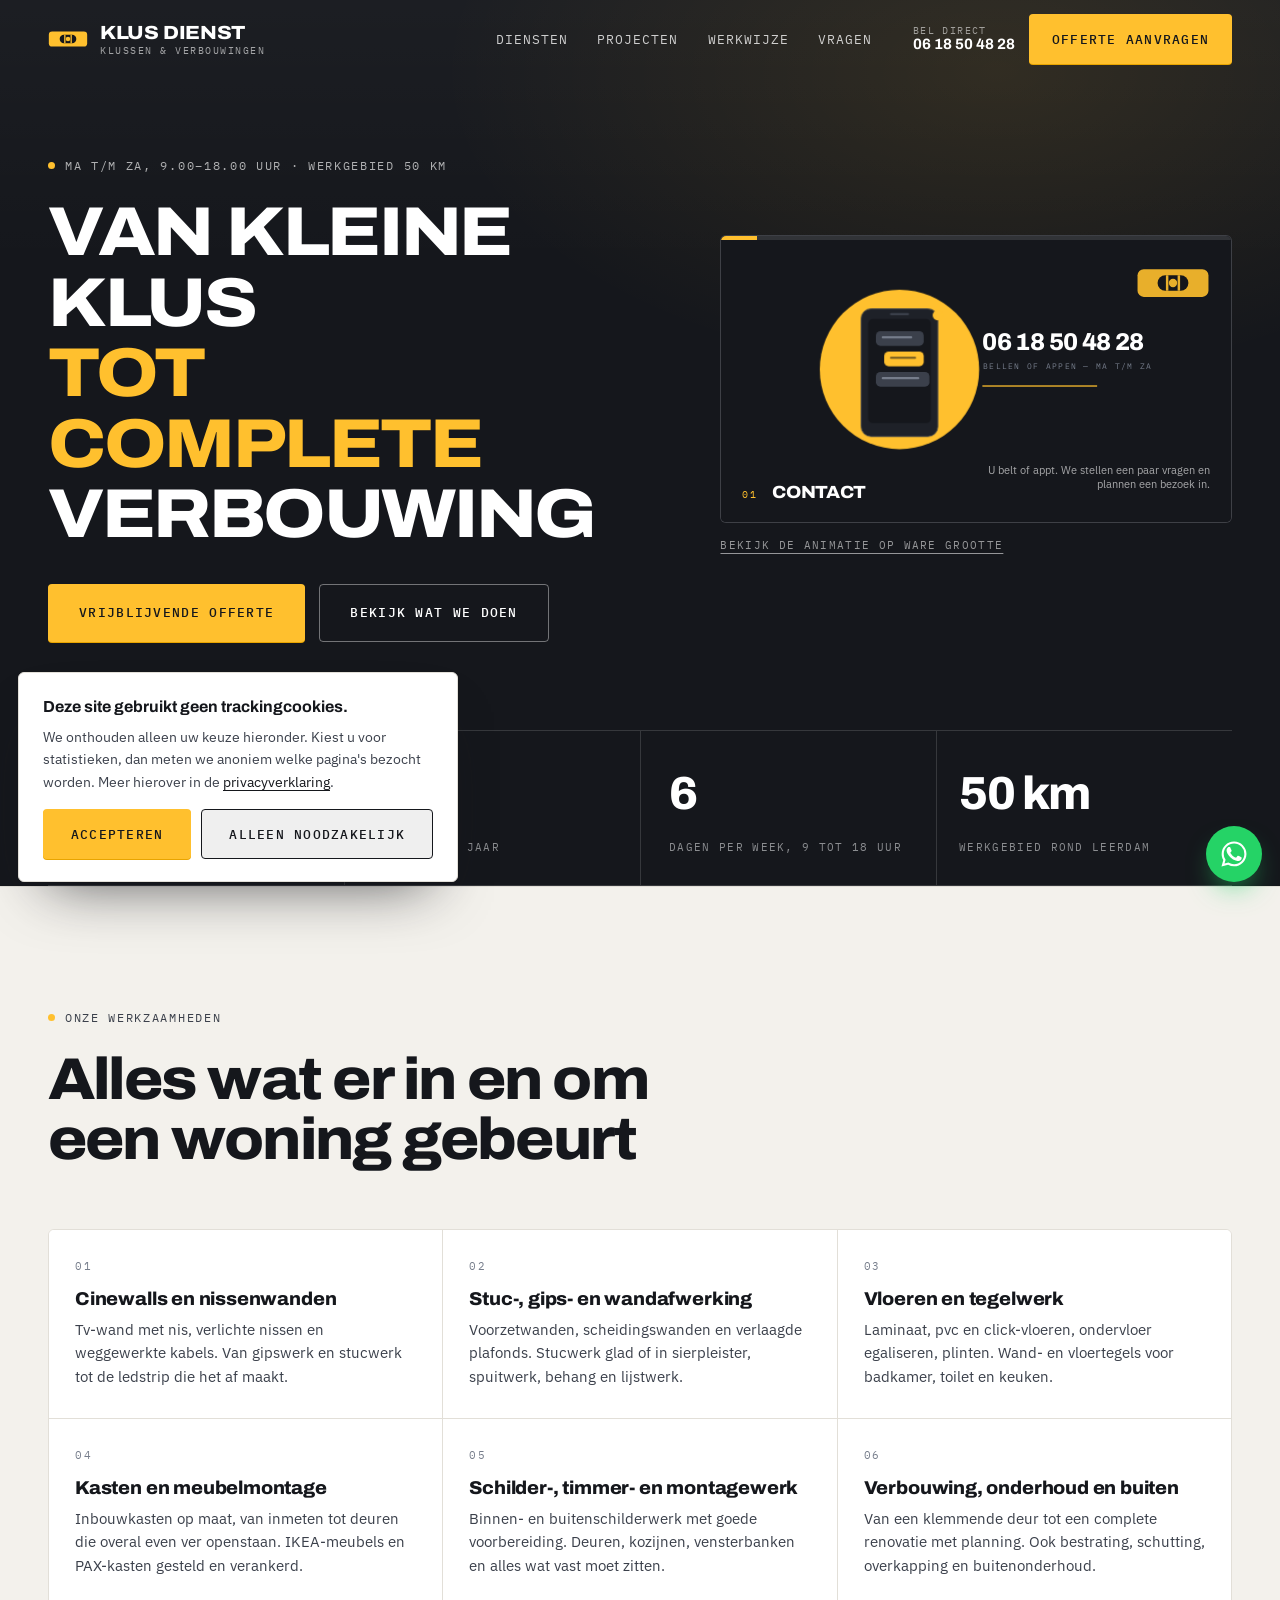
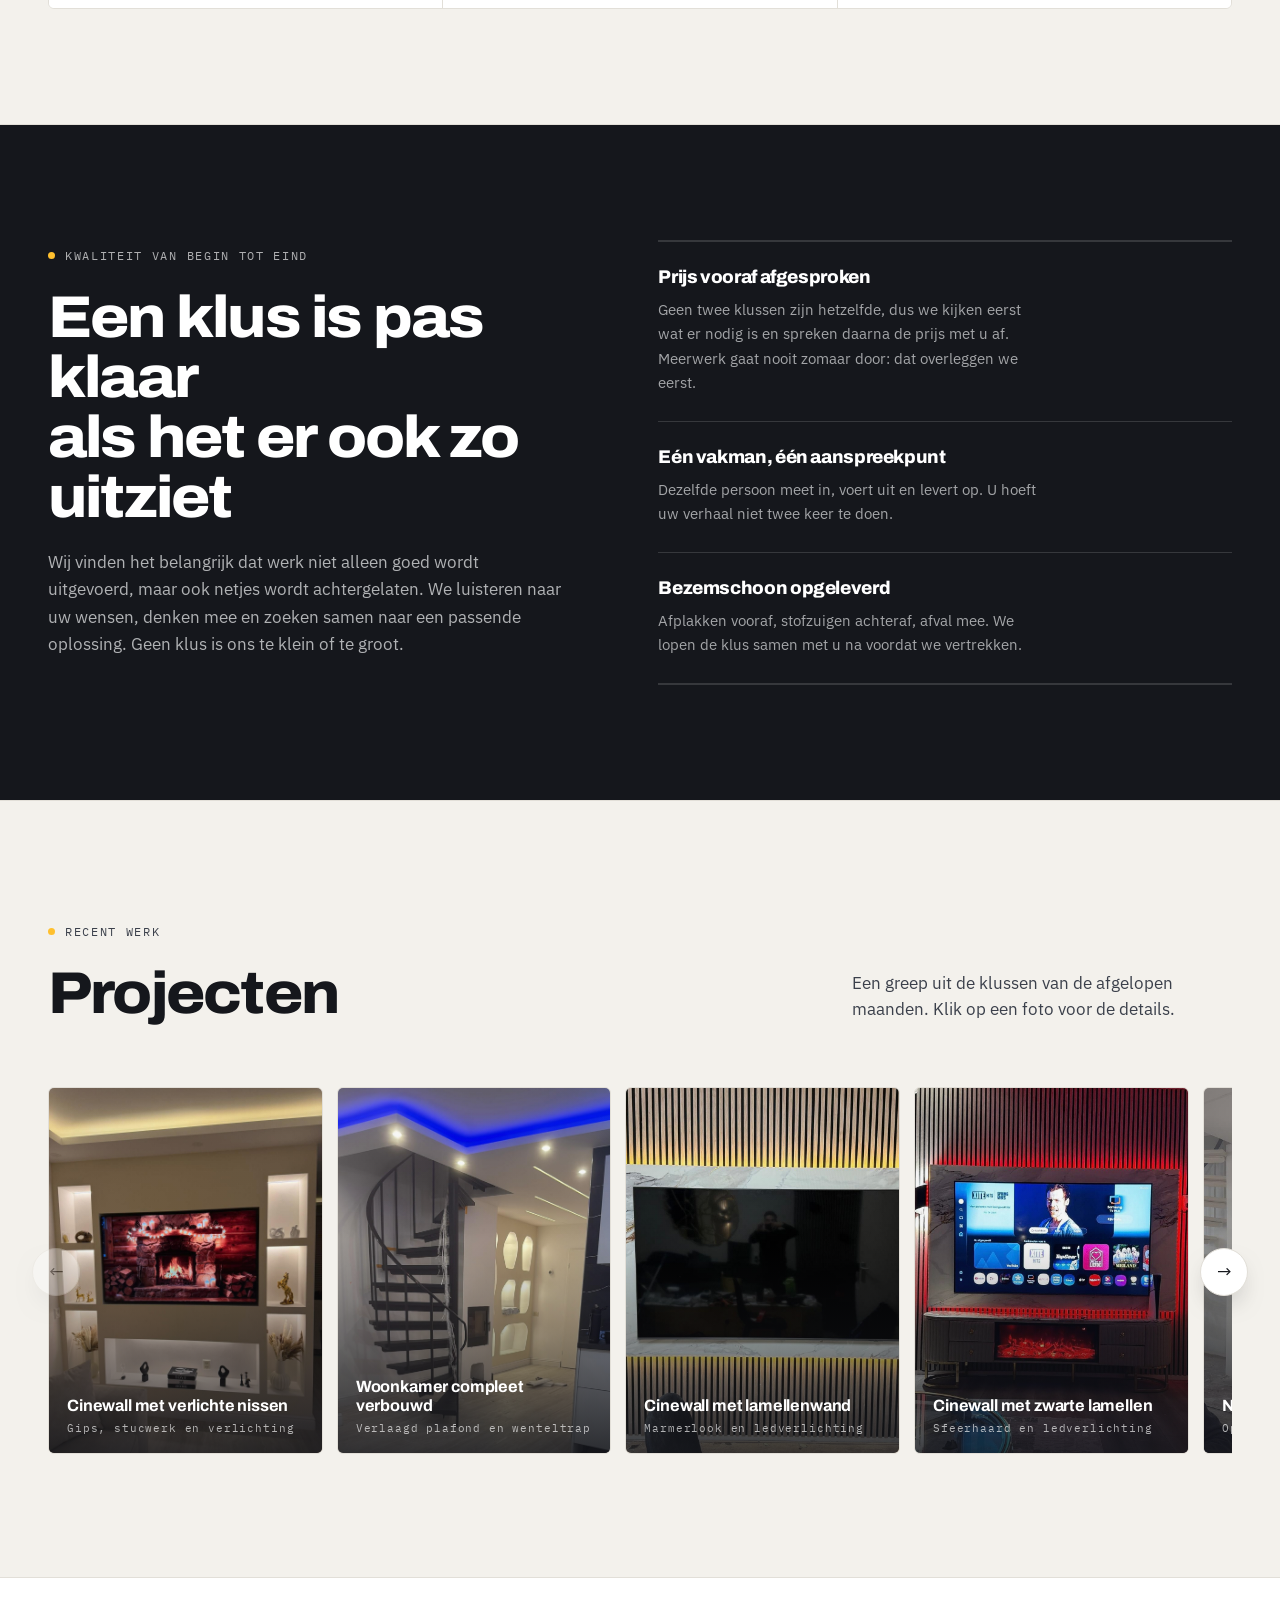
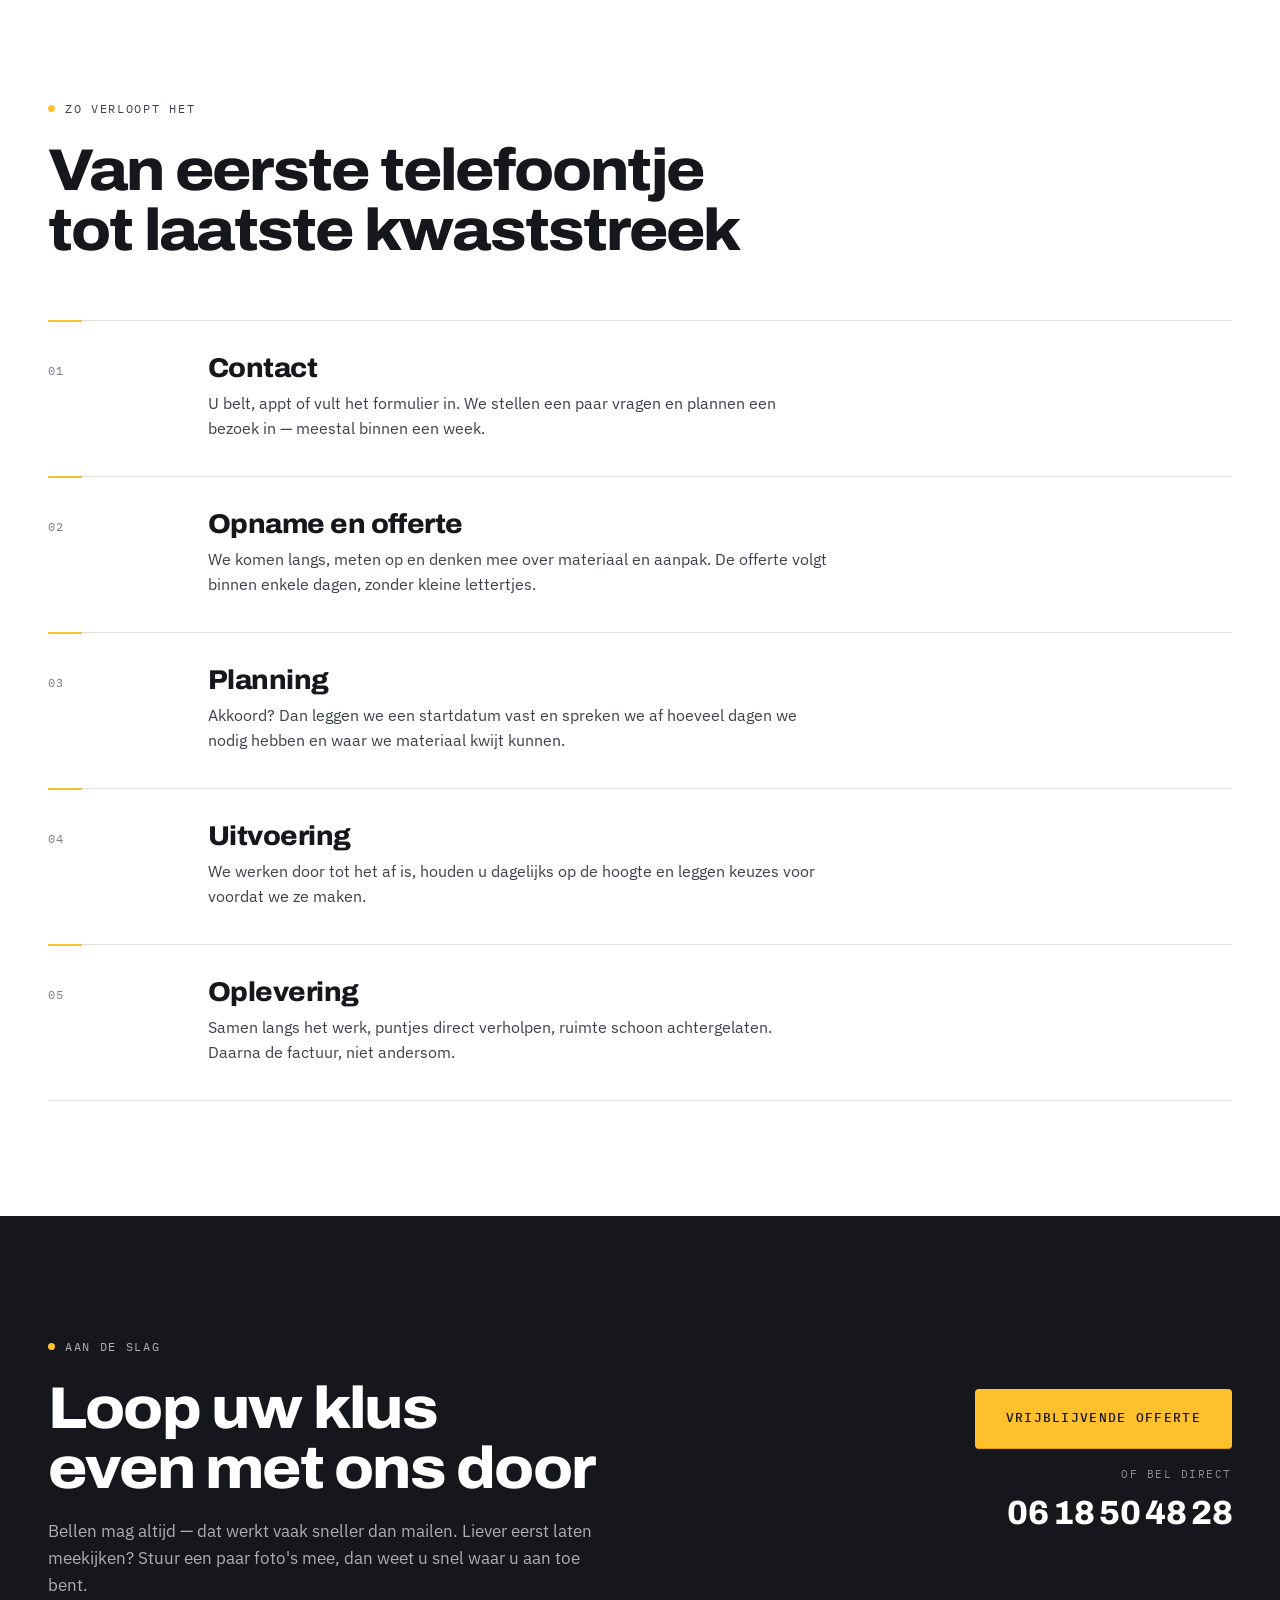
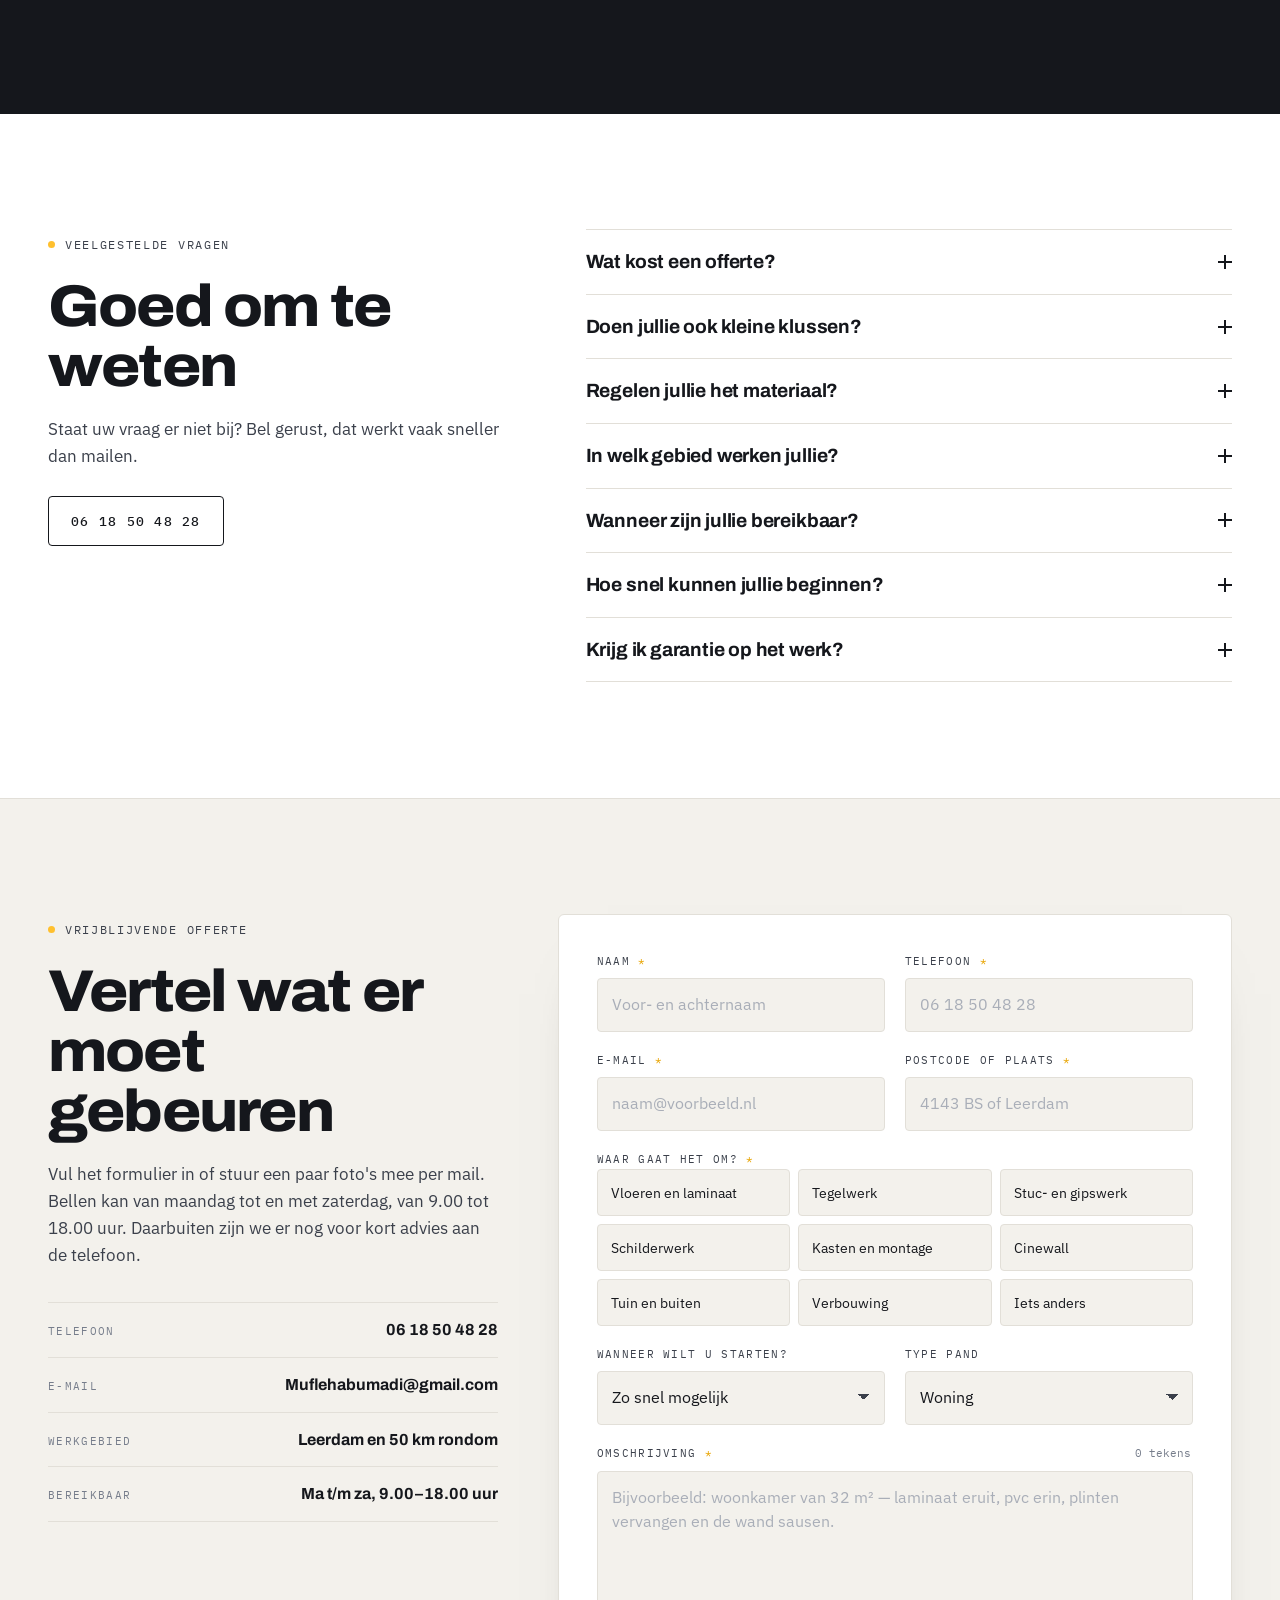
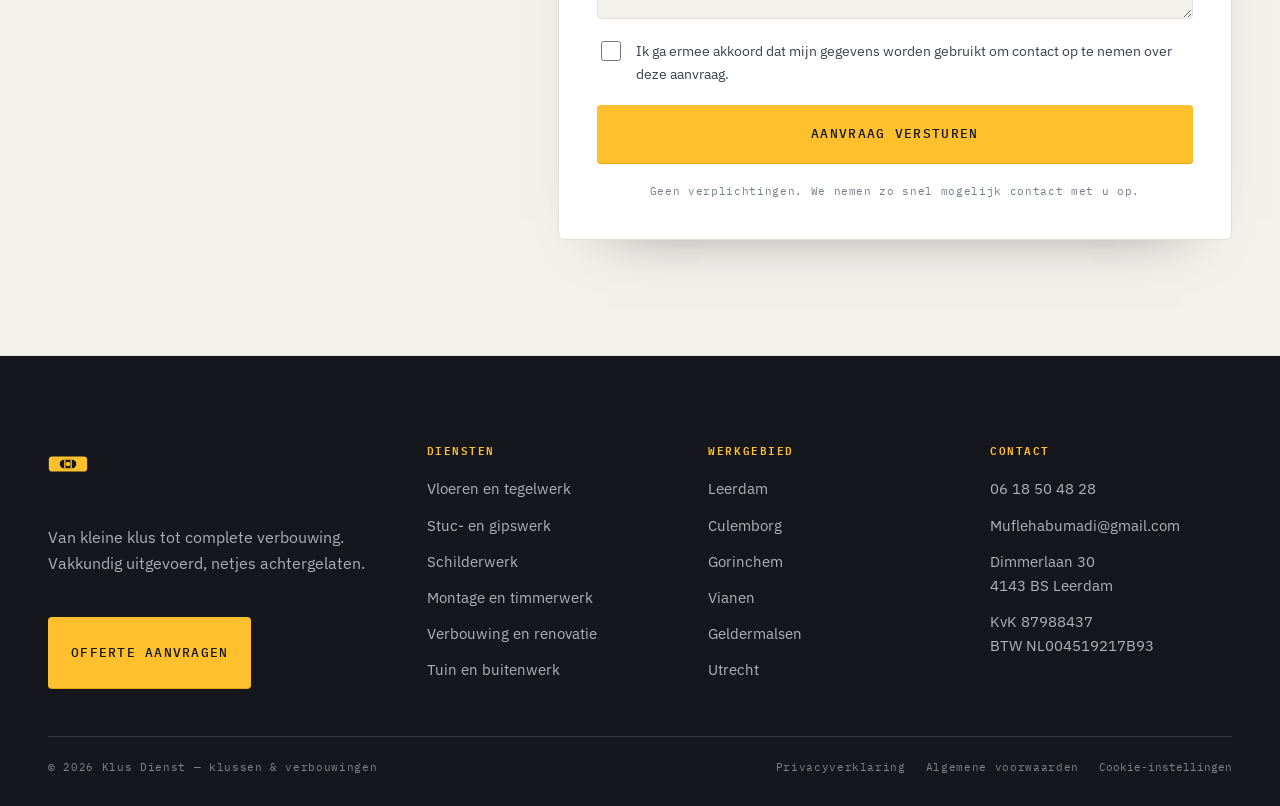
==== commit 6c7ec6ee: "Openingstijden: ma t/m za, 9.00-18.00 uur Vervangt de 24/7-belofte overal: feitenbalk, regel boven d" ====
--- a/index.html
+++ b/index.html
@@ -35,7 +35,7 @@
     "addressCountry": "NL"
   },
   "areaServed": ["Leerdam", "Culemborg", "Gorinchem", "Vianen", "Geldermalsen", "Beesd", "Meerkerk", "Utrecht"],
-  "openingHours": "Mo-Su 00:00-23:59",
+  "openingHours": "Mo-Sa 09:00-18:00",
   "priceRange": "$$"
 }
 </script>
@@ -112,7 +112,7 @@
 <section class="hero" data-rail-name="start">
   <div class="hero__grid">
     <div class="hero__copy">
-      <p class="eyebrow eyebrow--light" data-load="1"><span class="dot"></span> Dag en nacht bereikbaar · werkgebied 50&nbsp;km</p>
+      <p class="eyebrow eyebrow--light" data-load="1"><span class="dot"></span> Ma t/m za, 9.00–18.00 uur · werkgebied 50&nbsp;km</p>
 
       <h1 class="hero__title">
         <span class="line" data-load="2"><span>Van kleine klus</span></span>
@@ -148,7 +148,7 @@
   <ul class="facts">
     <li><b data-count="12" data-suffix="+">0</b><span>jaar ervaring</span></li>
     <li><b data-count="25">0</b><span>klussen per jaar</span></li>
-    <li><b data-count="24" data-suffix="/7">0</b><span>bereikbaar, ook in het weekend</span></li>
+    <li><b data-count="6">0</b><span>dagen per week, 9 tot 18 uur</span></li>
     <li><b data-count="50" data-suffix=" km">0</b><span>werkgebied rond Leerdam</span></li>
   </ul>
 </section>
@@ -348,6 +348,10 @@
         <div class="faq__a"><p>Binnen ongeveer 50 km rond Leerdam: de Vijfheerenlanden, Betuwe en de regio Utrecht. Grotere projecten pakken we ook daarbuiten op — vraag het gerust even na.</p></div>
       </div>
       <div class="faq__item">
+        <h3><button type="button" class="faq__q" aria-expanded="false">Wanneer zijn jullie bereikbaar?<span class="faq__ico" aria-hidden="true"></span></button></h3>
+        <div class="faq__a"><p>Van maandag tot en met zaterdag, van 9.00 tot 18.00 uur. Bellen, appen of het formulier invullen kan altijd — buiten die uren belt u ons gerust voor kort advies, dan nemen we op als het kan. Op zondag zijn we vrij.</p></div>
+      </div>
+      <div class="faq__item">
         <h3><button type="button" class="faq__q" aria-expanded="false">Hoe snel kunnen jullie beginnen?<span class="faq__ico" aria-hidden="true"></span></button></h3>
         <div class="faq__a"><p>Kleine klussen vaak binnen twee weken. Voor een verbouwing houden we rekening met vier tot acht weken, afhankelijk van het seizoen en de levertijd van materiaal.</p></div>
       </div>
@@ -366,13 +370,13 @@
     <div class="form-aside reveal">
       <p class="eyebrow"><span class="dot"></span> Vrijblijvende offerte</p>
       <h2 class="h2">Vertel wat er<br>moet gebeuren</h2>
-      <p class="sec-head__lead">Vul het formulier in of stuur een paar foto's mee per mail. Bellen kan ook — we nemen altijd op, ook 's avonds en in het weekend.</p>
+      <p class="sec-head__lead">Vul het formulier in of stuur een paar foto's mee per mail. Bellen kan van maandag tot en met zaterdag, van 9.00 tot 18.00 uur. Daarbuiten zijn we er nog voor kort advies aan de telefoon.</p>
 
       <ul class="contactlist">
         <li><span>Telefoon</span><a href="tel:+31618504828">06 18 50 48 28</a></li>
         <li><span>E-mail</span><a href="mailto:Muflehabumadi@gmail.com">Muflehabumadi@gmail.com</a></li>
         <li><span>Werkgebied</span><b>Leerdam en 50 km rondom</b></li>
-        <li><span>Bereikbaar</span><b>24/7, ook in het weekend</b></li>
+        <li><span>Bereikbaar</span><b>Ma t/m za, 9.00–18.00 uur</b></li>
       </ul>
     </div>
 
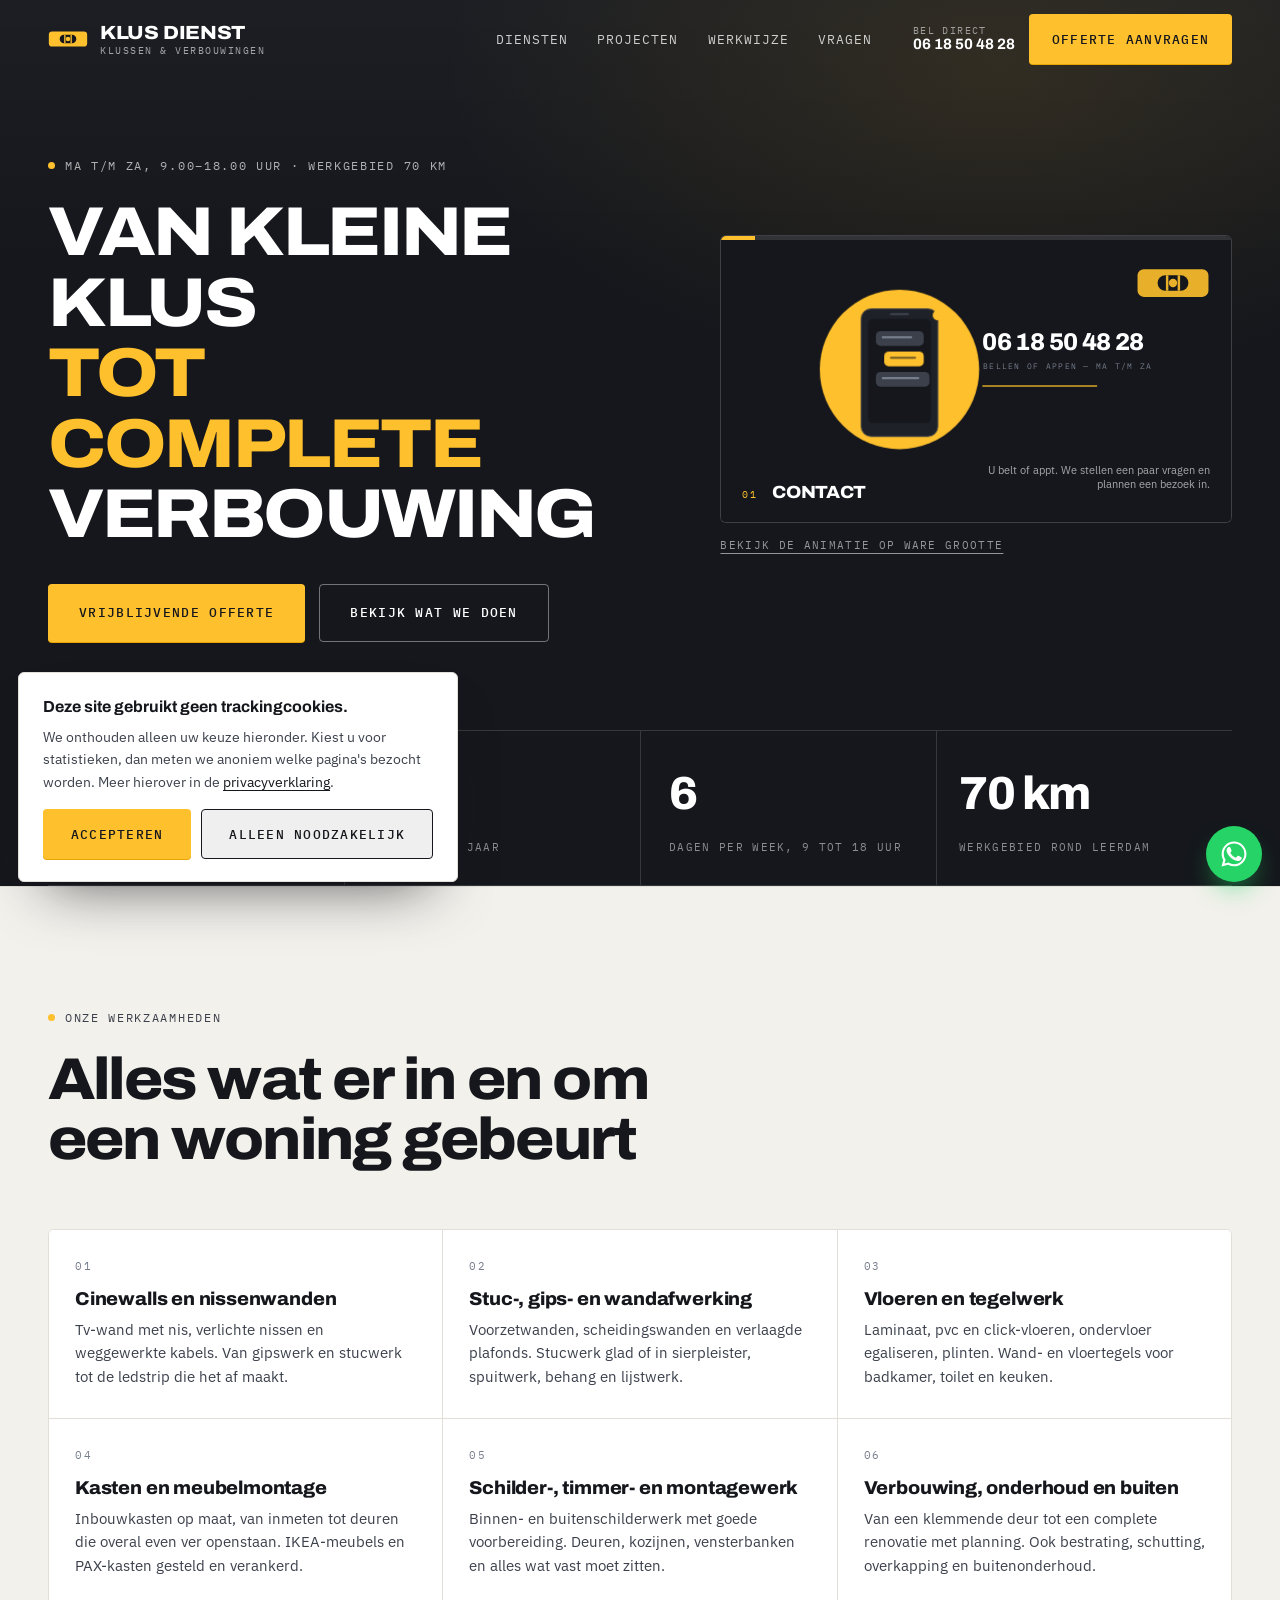
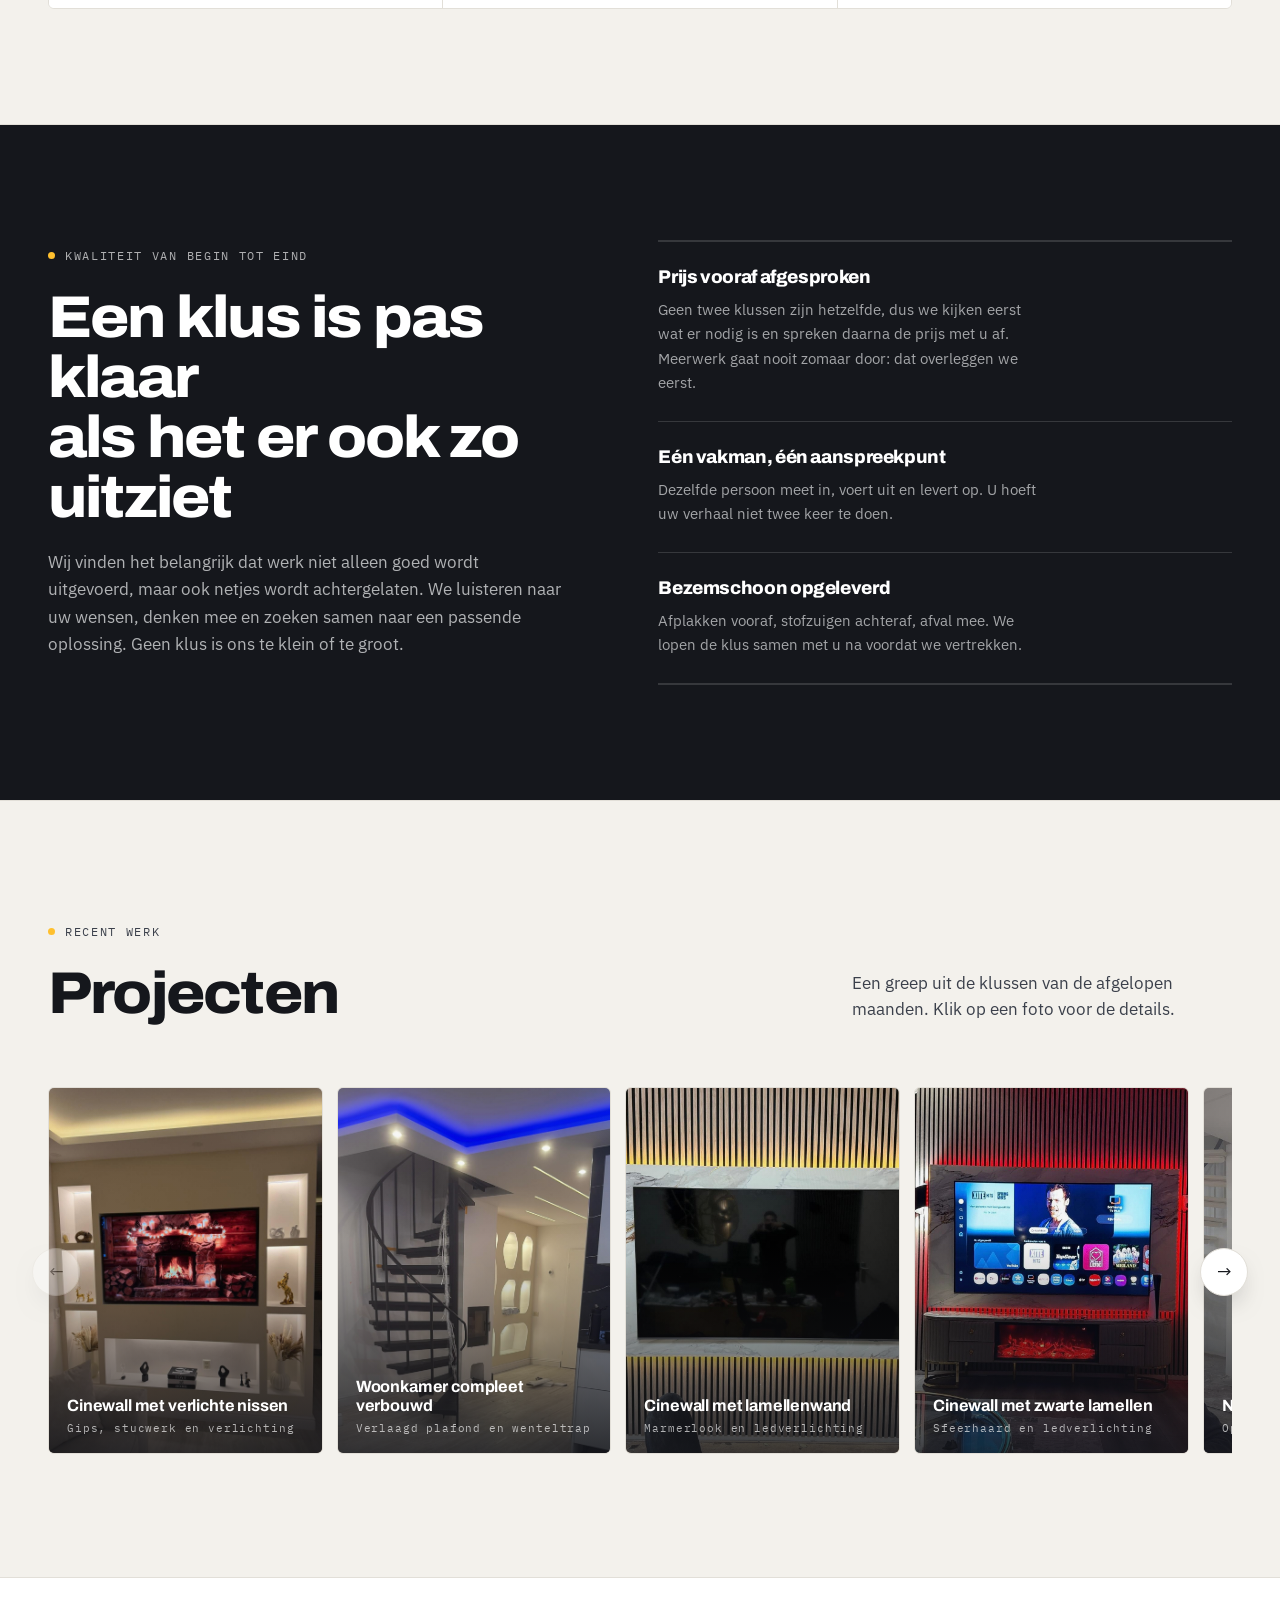
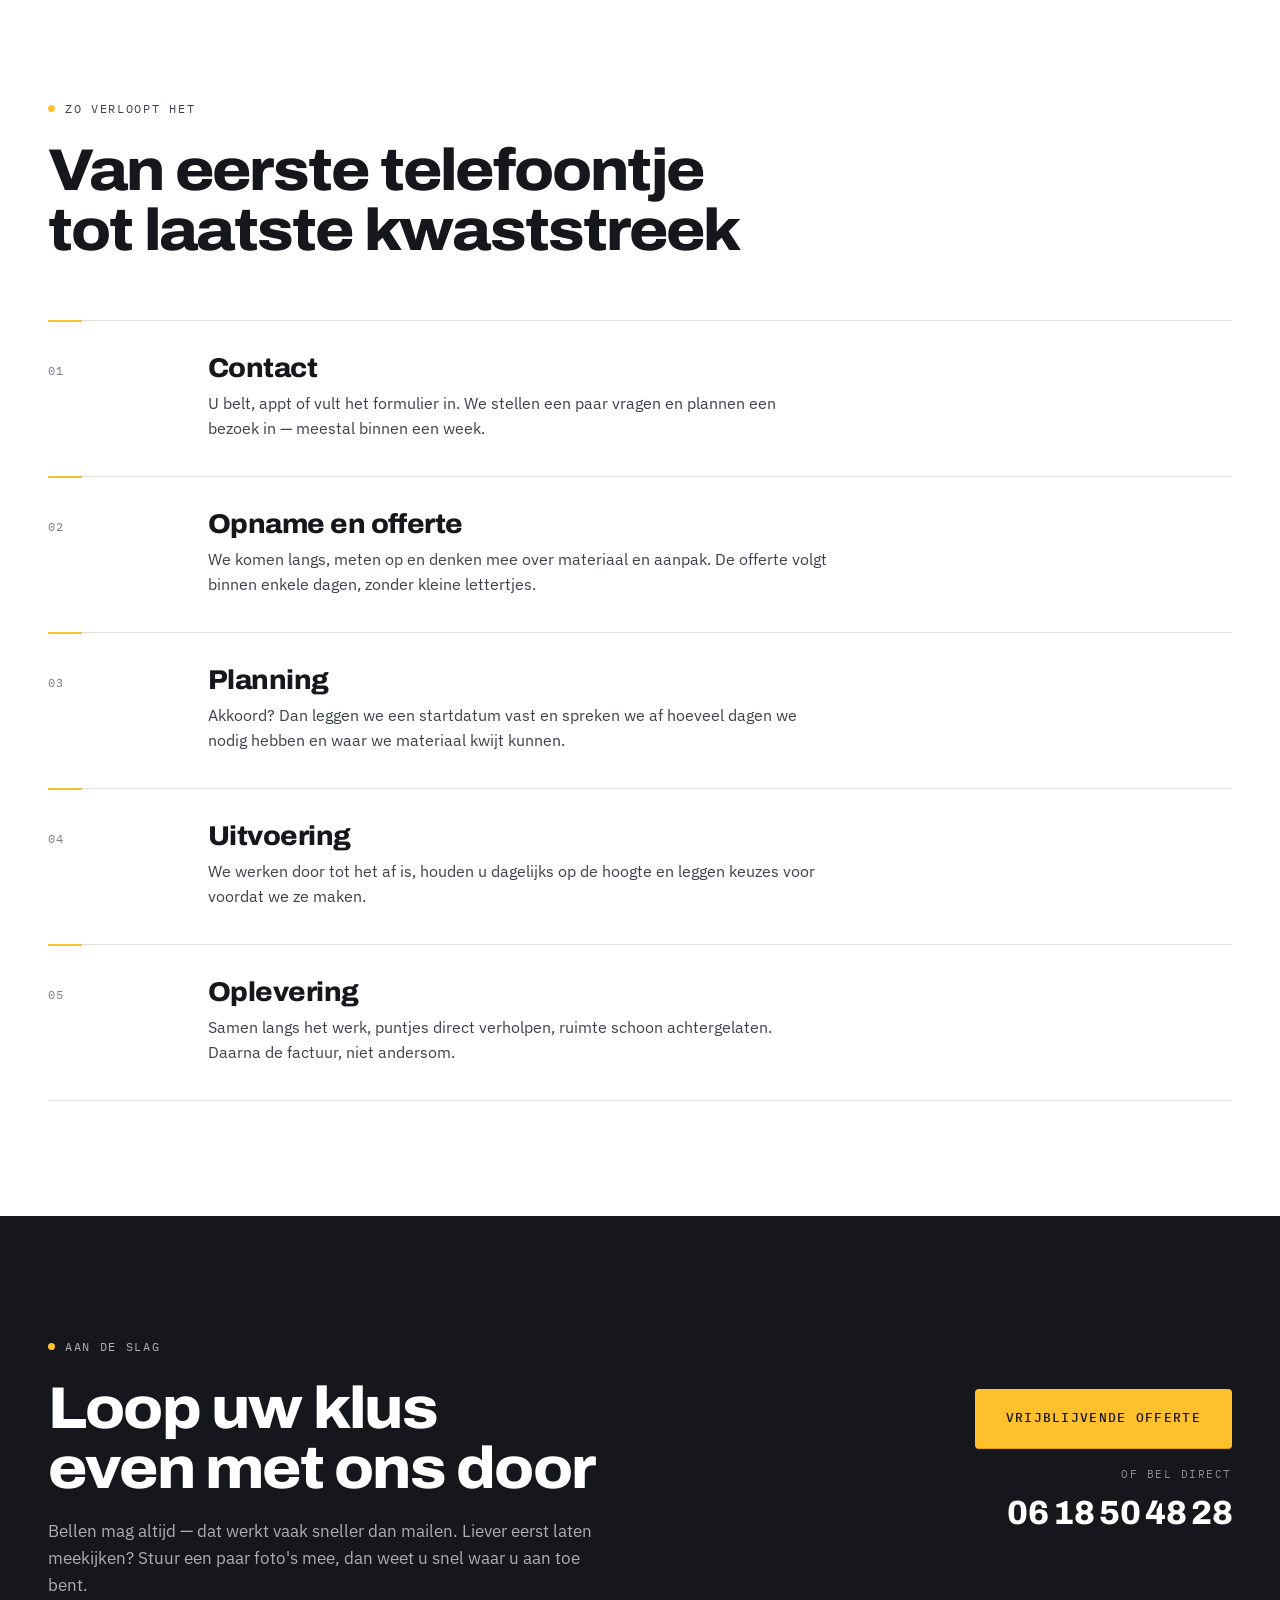
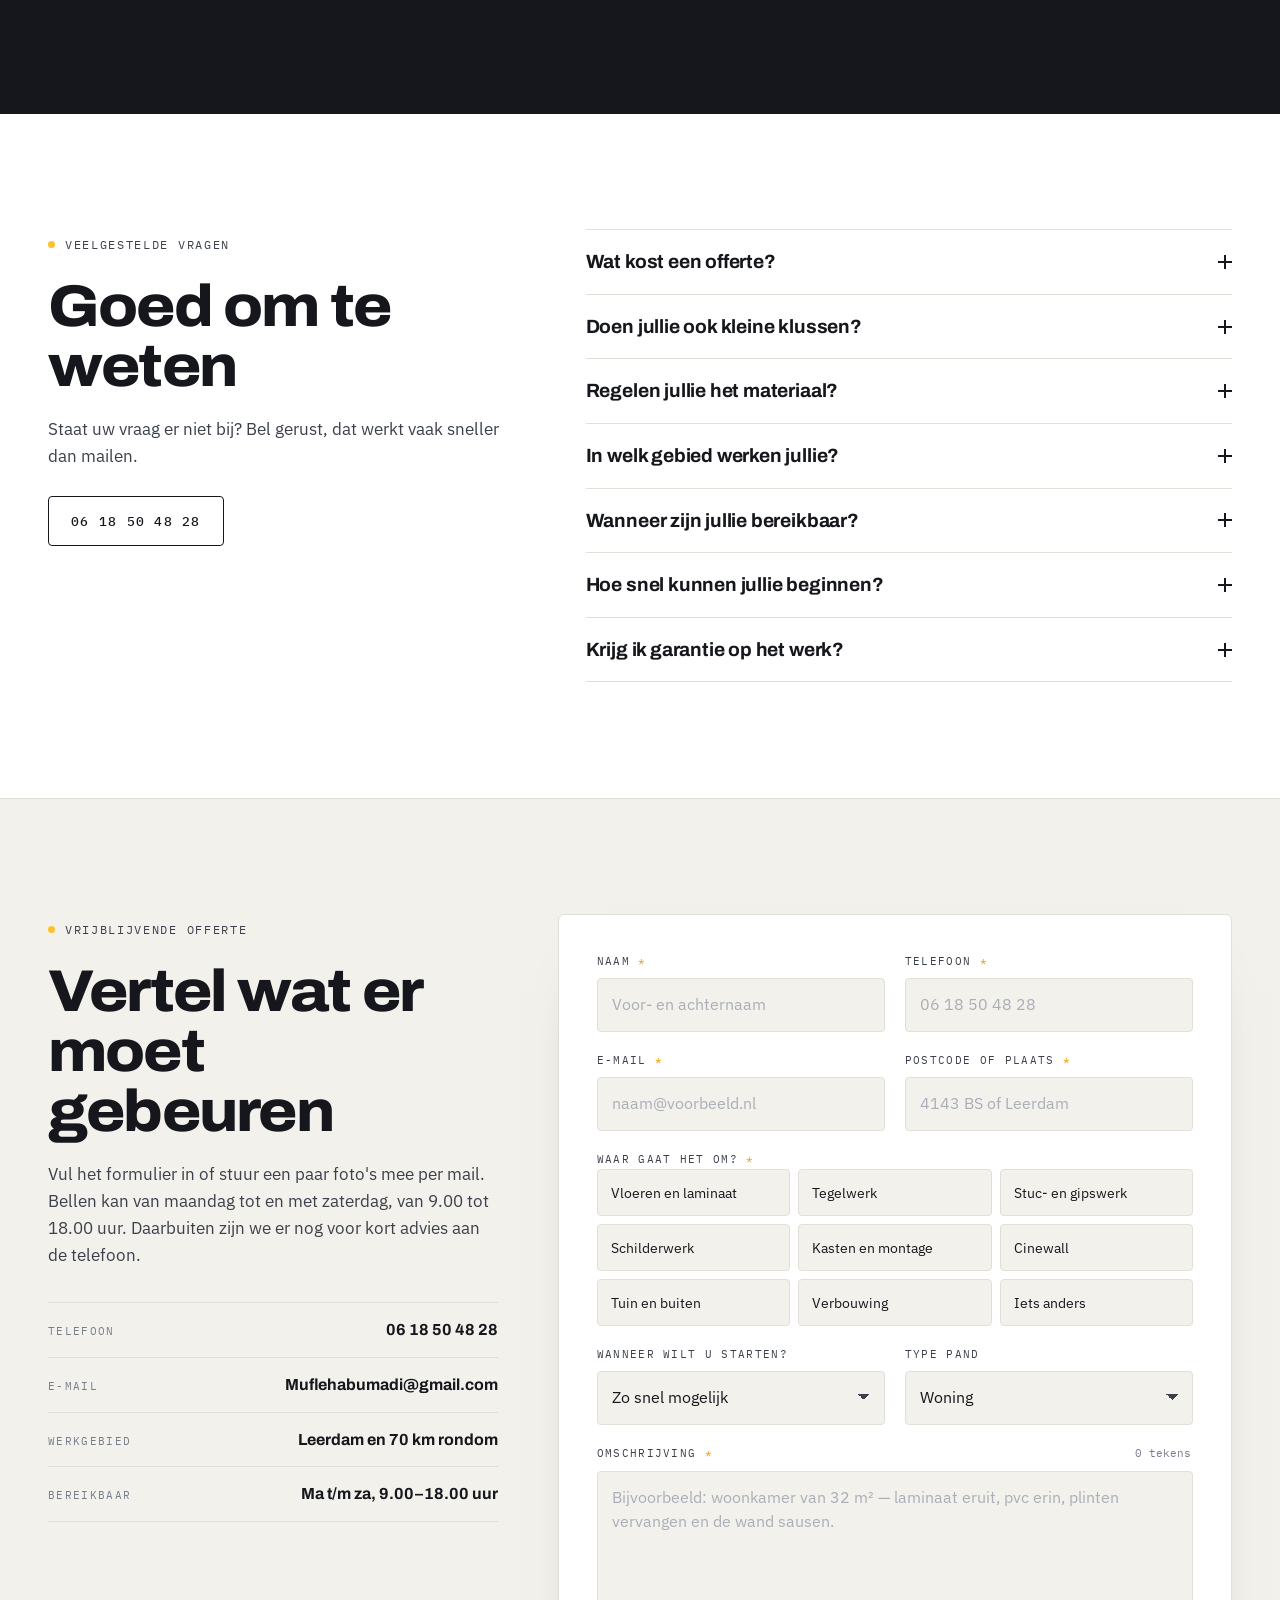
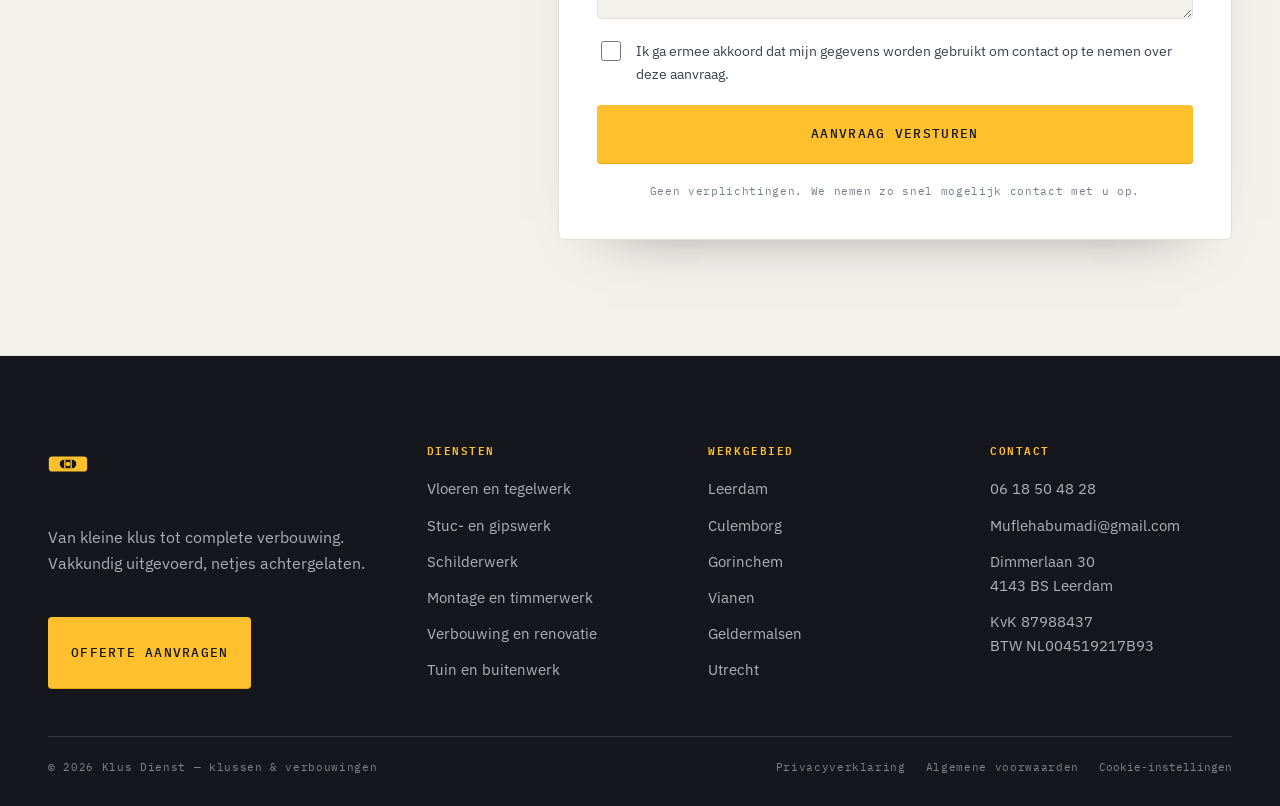
==== commit b84bfe85: "Werkgebied van 50 naar 70 km Aangepast in de feitenbalk, de regel boven de kop, de contactlijst en d" ====
--- a/index.html
+++ b/index.html
@@ -34,7 +34,7 @@
     "addressLocality": "Leerdam",
     "addressCountry": "NL"
   },
-  "areaServed": ["Leerdam", "Culemborg", "Gorinchem", "Vianen", "Geldermalsen", "Beesd", "Meerkerk", "Utrecht"],
+  "areaServed": ["Leerdam", "Culemborg", "Gorinchem", "Vianen", "Geldermalsen", "Beesd", "Meerkerk", "Zaltbommel", "Tiel", "Houten", "Nieuwegein", "Utrecht", "Dordrecht", "'s-Hertogenbosch"],
   "openingHours": "Mo-Sa 09:00-18:00",
   "priceRange": "$$"
 }
@@ -112,7 +112,7 @@
 <section class="hero" data-rail-name="start">
   <div class="hero__grid">
     <div class="hero__copy">
-      <p class="eyebrow eyebrow--light" data-load="1"><span class="dot"></span> Ma t/m za, 9.00–18.00 uur · werkgebied 50&nbsp;km</p>
+      <p class="eyebrow eyebrow--light" data-load="1"><span class="dot"></span> Ma t/m za, 9.00–18.00 uur · werkgebied 70&nbsp;km</p>
 
       <h1 class="hero__title">
         <span class="line" data-load="2"><span>Van kleine klus</span></span>
@@ -149,7 +149,7 @@
     <li><b data-count="12" data-suffix="+">0</b><span>jaar ervaring</span></li>
     <li><b data-count="25">0</b><span>klussen per jaar</span></li>
     <li><b data-count="6">0</b><span>dagen per week, 9 tot 18 uur</span></li>
-    <li><b data-count="50" data-suffix=" km">0</b><span>werkgebied rond Leerdam</span></li>
+    <li><b data-count="70" data-suffix=" km">0</b><span>werkgebied rond Leerdam</span></li>
   </ul>
 </section>
 
@@ -345,7 +345,7 @@
       </div>
       <div class="faq__item">
         <h3><button type="button" class="faq__q" aria-expanded="false">In welk gebied werken jullie?<span class="faq__ico" aria-hidden="true"></span></button></h3>
-        <div class="faq__a"><p>Binnen ongeveer 50 km rond Leerdam: de Vijfheerenlanden, Betuwe en de regio Utrecht. Grotere projecten pakken we ook daarbuiten op — vraag het gerust even na.</p></div>
+        <div class="faq__a"><p>Binnen ongeveer 70 km rond Leerdam: de Vijfheerenlanden, Betuwe en de regio Utrecht. Grotere projecten pakken we ook daarbuiten op — vraag het gerust even na.</p></div>
       </div>
       <div class="faq__item">
         <h3><button type="button" class="faq__q" aria-expanded="false">Wanneer zijn jullie bereikbaar?<span class="faq__ico" aria-hidden="true"></span></button></h3>
@@ -375,7 +375,7 @@
       <ul class="contactlist">
         <li><span>Telefoon</span><a href="tel:+31618504828">06 18 50 48 28</a></li>
         <li><span>E-mail</span><a href="mailto:Muflehabumadi@gmail.com">Muflehabumadi@gmail.com</a></li>
-        <li><span>Werkgebied</span><b>Leerdam en 50 km rondom</b></li>
+        <li><span>Werkgebied</span><b>Leerdam en 70 km rondom</b></li>
         <li><span>Bereikbaar</span><b>Ma t/m za, 9.00–18.00 uur</b></li>
       </ul>
     </div>
